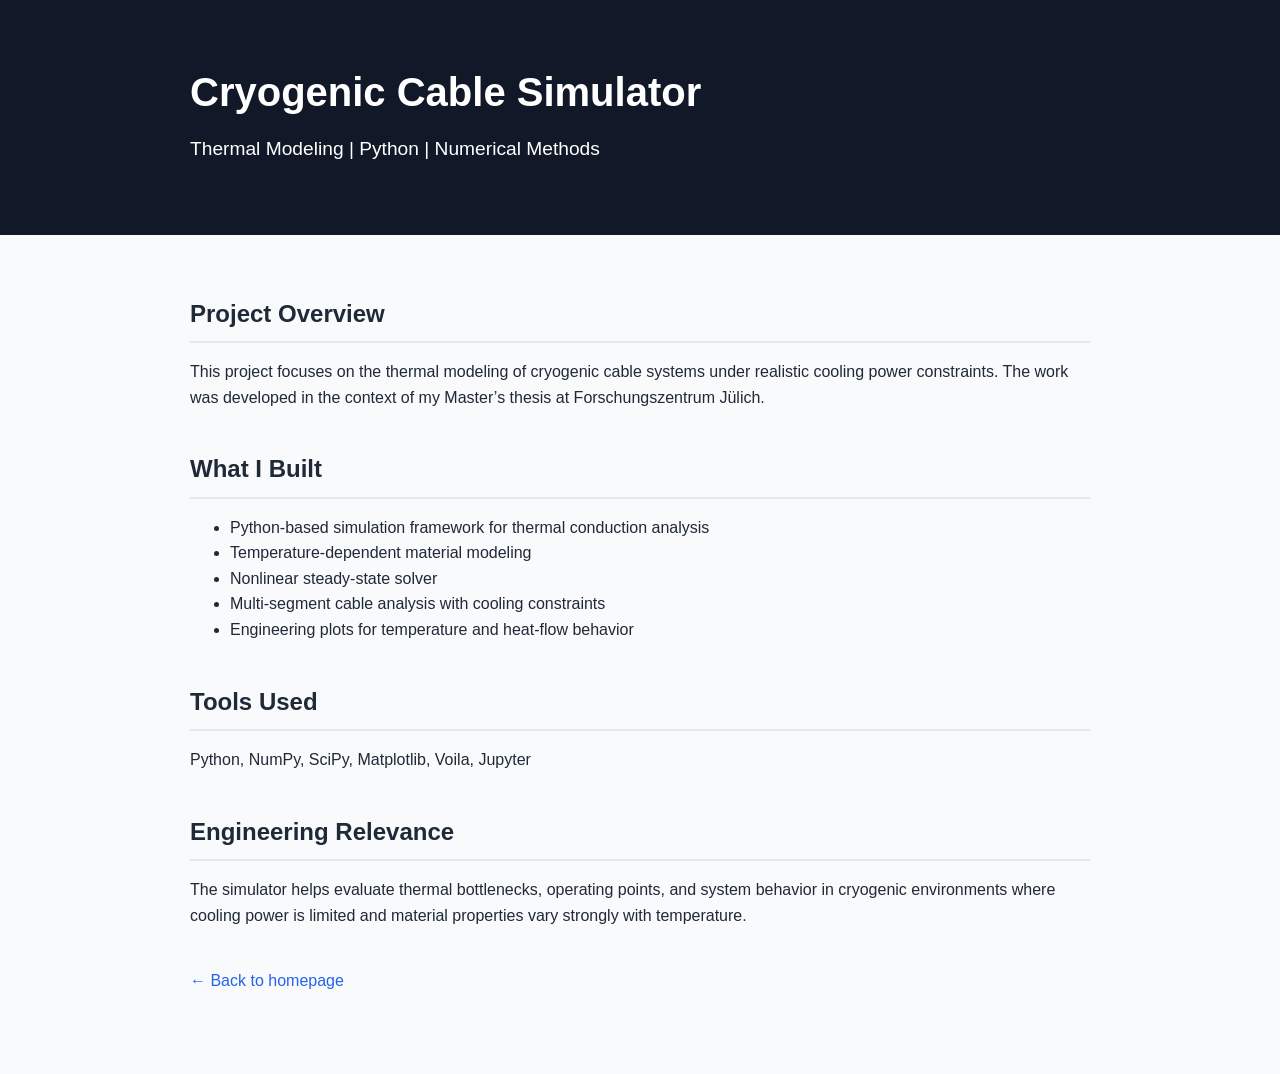
==== projects/cryogenic-simulator.html @ 7be94427 "Create cryogenic-simulator.html" ====
<!DOCTYPE html>
<html lang="en">
<head>
  <meta charset="UTF-8" />
  <meta name="viewport" content="width=device-width, initial-scale=1.0" />
  <title>Cryogenic Cable Simulator | Amar Jeevan</title>
  <link rel="stylesheet" href="../style.css" />
</head>
<body>
  <header class="hero">
    <div class="container">
      <h1>Cryogenic Cable Simulator</h1>
      <p class="subtitle">Thermal Modeling | Python | Numerical Methods</p>
    </div>
  </header>

  <main class="container">
    <section>
      <h2>Project Overview</h2>
      <p>
        This project focuses on the thermal modeling of cryogenic cable systems under
        realistic cooling power constraints. The work was developed in the context of
        my Master’s thesis at Forschungszentrum Jülich.
      </p>
    </section>

    <section>
      <h2>What I Built</h2>
      <ul>
        <li>Python-based simulation framework for thermal conduction analysis</li>
        <li>Temperature-dependent material modeling</li>
        <li>Nonlinear steady-state solver</li>
        <li>Multi-segment cable analysis with cooling constraints</li>
        <li>Engineering plots for temperature and heat-flow behavior</li>
      </ul>
    </section>

    <section>
      <h2>Tools Used</h2>
      <p>Python, NumPy, SciPy, Matplotlib, Voila, Jupyter</p>
    </section>

    <section>
      <h2>Engineering Relevance</h2>
      <p>
        The simulator helps evaluate thermal bottlenecks, operating points, and system
        behavior in cryogenic environments where cooling power is limited and material
        properties vary strongly with temperature.
      </p>
    </section>

    <section>
      <p><a href="../index.html">← Back to homepage</a></p>
    </section>
  </main>
</body>
</html>
---- style.css ----
* {
  box-sizing: border-box;
}

body {
  margin: 0;
  font-family: Arial, sans-serif;
  line-height: 1.6;
  color: #1f2937;
  background: #f8fafc;
}

.container {
  width: 90%;
  max-width: 900px;
  margin: 0 auto;
}

.hero {
  background: #111827;
  color: white;
  padding: 60px 0;
}

.hero h1 {
  margin: 0;
  font-size: 2.5rem;
}

.subtitle {
  font-size: 1.2rem;
  margin-top: 10px;
  margin-bottom: 10px;
}

.intro {
  max-width: 700px;
}

main {
  padding: 40px 0;
}

section {
  margin-bottom: 40px;
}

h2 {
  margin-bottom: 15px;
  border-bottom: 2px solid #e5e7eb;
  padding-bottom: 8px;
}

.card {
  background: white;
  padding: 20px;
  border-radius: 10px;
  box-shadow: 0 2px 10px rgba(0, 0, 0, 0.08);
}

a {
  color: #2563eb;
  text-decoration: none;
}

a:hover {
  text-decoration: underline;
}
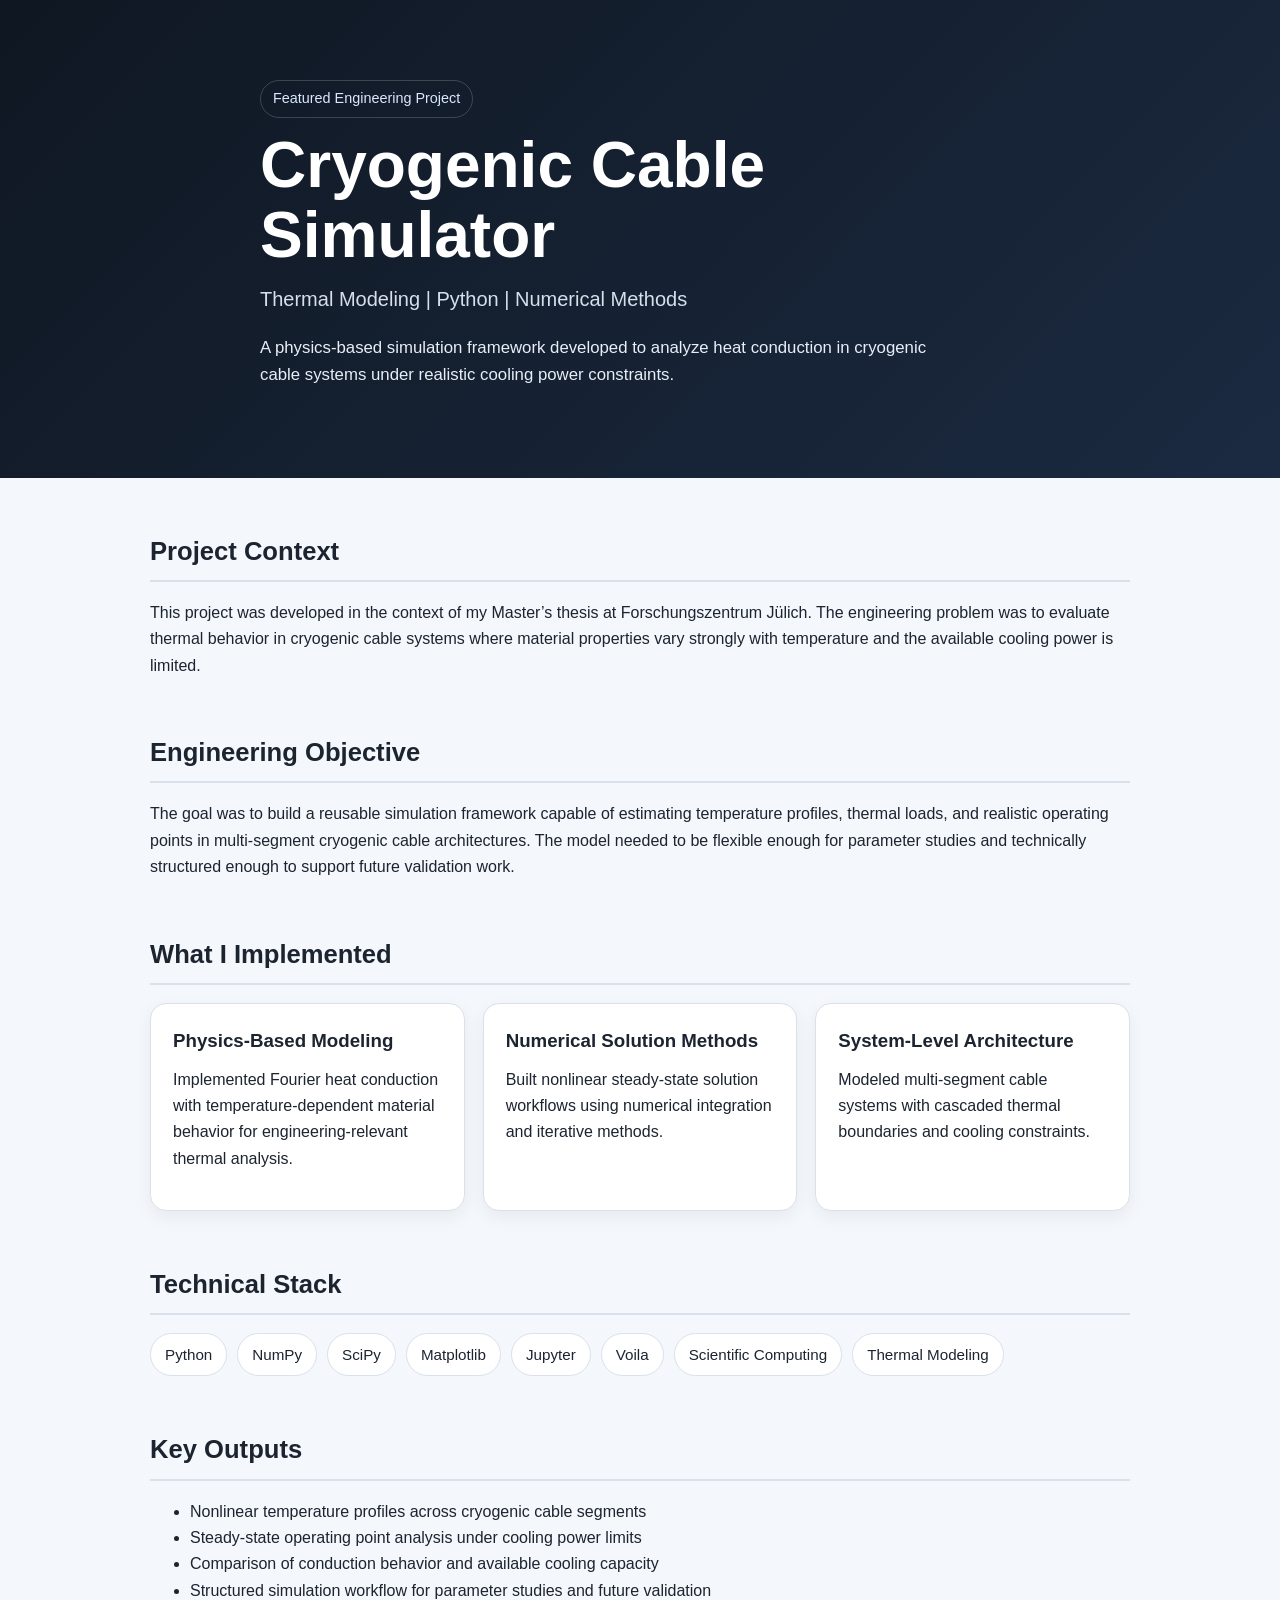
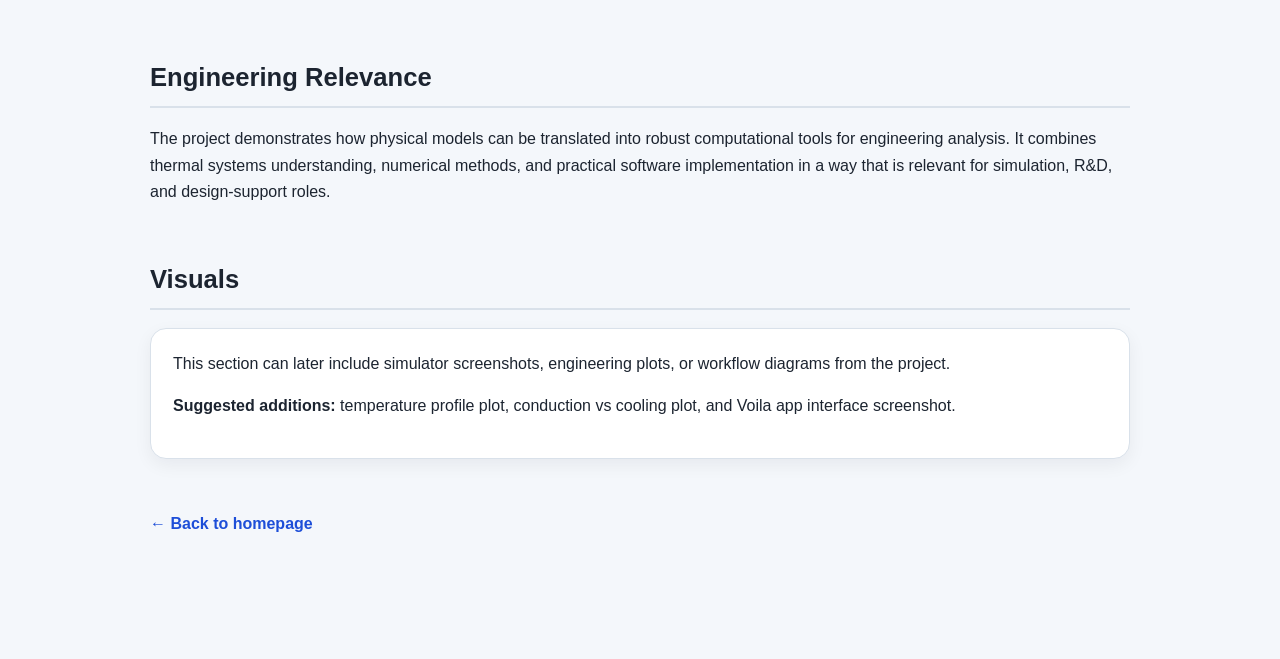
==== commit 73f81511: "Improve cryogenic project page" ====
--- a/projects/cryogenic-simulator.html
+++ b/projects/cryogenic-simulator.html
@@ -8,50 +8,111 @@
 </head>
 <body>
   <header class="hero">
-    <div class="container">
+    <div class="container hero-content">
+      <p class="tag">Featured Engineering Project</p>
       <h1>Cryogenic Cable Simulator</h1>
       <p class="subtitle">Thermal Modeling | Python | Numerical Methods</p>
+      <p class="intro">
+        A physics-based simulation framework developed to analyze heat conduction in cryogenic
+        cable systems under realistic cooling power constraints.
+      </p>
     </div>
   </header>
 
   <main class="container">
-    <section>
-      <h2>Project Overview</h2>
+    <section class="section">
+      <h2>Project Context</h2>
       <p>
-        This project focuses on the thermal modeling of cryogenic cable systems under
-        realistic cooling power constraints. The work was developed in the context of
-        my Master’s thesis at Forschungszentrum Jülich.
+        This project was developed in the context of my Master’s thesis at Forschungszentrum Jülich.
+        The engineering problem was to evaluate thermal behavior in cryogenic cable systems where
+        material properties vary strongly with temperature and the available cooling power is limited.
       </p>
     </section>
 
-    <section>
-      <h2>What I Built</h2>
+    <section class="section">
+      <h2>Engineering Objective</h2>
+      <p>
+        The goal was to build a reusable simulation framework capable of estimating temperature profiles,
+        thermal loads, and realistic operating points in multi-segment cryogenic cable architectures.
+        The model needed to be flexible enough for parameter studies and technically structured enough
+        to support future validation work.
+      </p>
+    </section>
+
+    <section class="section">
+      <h2>What I Implemented</h2>
+      <div class="grid">
+        <div class="card">
+          <h3>Physics-Based Modeling</h3>
+          <p>
+            Implemented Fourier heat conduction with temperature-dependent material behavior for
+            engineering-relevant thermal analysis.
+          </p>
+        </div>
+
+        <div class="card">
+          <h3>Numerical Solution Methods</h3>
+          <p>
+            Built nonlinear steady-state solution workflows using numerical integration and iterative methods.
+          </p>
+        </div>
+
+        <div class="card">
+          <h3>System-Level Architecture</h3>
+          <p>
+            Modeled multi-segment cable systems with cascaded thermal boundaries and cooling constraints.
+          </p>
+        </div>
+      </div>
+    </section>
+
+    <section class="section">
+      <h2>Technical Stack</h2>
+      <div class="skills">
+        <span>Python</span>
+        <span>NumPy</span>
+        <span>SciPy</span>
+        <span>Matplotlib</span>
+        <span>Jupyter</span>
+        <span>Voila</span>
+        <span>Scientific Computing</span>
+        <span>Thermal Modeling</span>
+      </div>
+    </section>
+
+    <section class="section">
+      <h2>Key Outputs</h2>
       <ul>
-        <li>Python-based simulation framework for thermal conduction analysis</li>
-        <li>Temperature-dependent material modeling</li>
-        <li>Nonlinear steady-state solver</li>
-        <li>Multi-segment cable analysis with cooling constraints</li>
-        <li>Engineering plots for temperature and heat-flow behavior</li>
+        <li>Nonlinear temperature profiles across cryogenic cable segments</li>
+        <li>Steady-state operating point analysis under cooling power limits</li>
+        <li>Comparison of conduction behavior and available cooling capacity</li>
+        <li>Structured simulation workflow for parameter studies and future validation</li>
       </ul>
     </section>
 
-    <section>
-      <h2>Tools Used</h2>
-      <p>Python, NumPy, SciPy, Matplotlib, Voila, Jupyter</p>
-    </section>
-
-    <section>
+    <section class="section">
       <h2>Engineering Relevance</h2>
       <p>
-        The simulator helps evaluate thermal bottlenecks, operating points, and system
-        behavior in cryogenic environments where cooling power is limited and material
-        properties vary strongly with temperature.
+        The project demonstrates how physical models can be translated into robust computational tools
+        for engineering analysis. It combines thermal systems understanding, numerical methods, and
+        practical software implementation in a way that is relevant for simulation, R&D, and design-support roles.
       </p>
     </section>
 
-    <section>
-      <p><a href="../index.html">← Back to homepage</a></p>
+    <section class="section">
+      <h2>Visuals</h2>
+      <div class="card">
+        <p>
+          This section can later include simulator screenshots, engineering plots, or workflow diagrams
+          from the project.
+        </p>
+        <p><strong>Suggested additions:</strong> temperature profile plot, conduction vs cooling plot, and Voila app interface screenshot.</p>
+      </div>
+    </section>
+
+    <section class="section">
+      <p><a class="text-link" href="../index.html">← Back to homepage</a></p>
     </section>
   </main>
 </body>
-</html>
+</html>
--- a/style.css
+++ b/style.css
@@ -1,68 +1,183 @@
 * {
   box-sizing: border-box;
+}
+
+:root {
+  --bg: #f4f7fb;
+  --text: #1c2430;
+  --muted: #5b6574;
+  --line: #d9e1ea;
+  --card: #ffffff;
+  --dark: #0f1722;
+  --accent: #1d4ed8;
 }
 
 body {
   margin: 0;
   font-family: Arial, sans-serif;
-  line-height: 1.6;
-  color: #1f2937;
-  background: #f8fafc;
+  line-height: 1.65;
+  color: var(--text);
+  background: var(--bg);
 }
 
 .container {
-  width: 90%;
-  max-width: 900px;
+  width: min(92%, 980px);
   margin: 0 auto;
 }
 
 .hero {
-  background: #111827;
+  background: linear-gradient(135deg, #0f1722, #1b2a41);
   color: white;
-  padding: 60px 0;
+  padding: 80px 0 72px;
+}
+
+.hero-content {
+  max-width: 760px;
+}
+
+.tag {
+  display: inline-block;
+  margin: 0 0 12px;
+  padding: 6px 12px;
+  border: 1px solid rgba(255,255,255,0.18);
+  border-radius: 999px;
+  font-size: 0.9rem;
+  color: #dbe7ff;
 }
 
 .hero h1 {
   margin: 0;
-  font-size: 2.5rem;
+  font-size: clamp(2.4rem, 5vw, 4rem);
+  line-height: 1.1;
 }
 
 .subtitle {
-  font-size: 1.2rem;
-  margin-top: 10px;
+  margin: 12px 0;
+  font-size: 1.25rem;
+  color: #d7dfeb;
+}
+
+.intro {
+  margin-top: 18px;
+  max-width: 680px;
+  font-size: 1.05rem;
+  color: #e8eef8;
+}
+
+.hero-links {
+  margin-top: 28px;
+  display: flex;
+  gap: 14px;
+  flex-wrap: wrap;
+}
+
+.button {
+  display: inline-block;
+  padding: 12px 18px;
+  border-radius: 10px;
+  text-decoration: none;
+  font-weight: 600;
+  transition: 0.2s ease;
+}
+
+.button.primary {
+  background: white;
+  color: var(--dark);
+}
+
+.button.secondary {
+  border: 1px solid rgba(255,255,255,0.22);
+  color: white;
+}
+
+.button:hover {
+  transform: translateY(-1px);
+}
+
+main {
+  padding: 52px 0 70px;
+}
+
+.section {
+  margin-bottom: 52px;
+}
+
+h2 {
+  margin: 0 0 18px;
+  font-size: 1.6rem;
+  border-bottom: 2px solid var(--line);
+  padding-bottom: 8px;
+}
+
+.grid {
+  display: grid;
+  grid-template-columns: repeat(auto-fit, minmax(240px, 1fr));
+  gap: 18px;
+}
+
+.card,
+.project-card {
+  background: var(--card);
+  border: 1px solid var(--line);
+  border-radius: 16px;
+  padding: 22px;
+  box-shadow: 0 6px 18px rgba(15, 23, 34, 0.06);
+}
+
+.card h3,
+.project-card h3 {
+  margin-top: 0;
   margin-bottom: 10px;
 }
 
-.intro {
-  max-width: 700px;
+.project-meta {
+  margin-top: -2px;
+  color: var(--muted);
+  font-size: 0.95rem;
 }
 
-main {
-  padding: 40px 0;
+.skills {
+  display: flex;
+  flex-wrap: wrap;
+  gap: 10px;
 }
 
-section {
-  margin-bottom: 40px;
-}
-
-h2 {
-  margin-bottom: 15px;
-  border-bottom: 2px solid #e5e7eb;
-  padding-bottom: 8px;
-}
-
-.card {
+.skills span {
   background: white;
-  padding: 20px;
-  border-radius: 10px;
-  box-shadow: 0 2px 10px rgba(0, 0, 0, 0.08);
+  border: 1px solid var(--line);
+  border-radius: 999px;
+  padding: 8px 14px;
+  font-size: 0.95rem;
 }
 
 a {
-  color: #2563eb;
+  color: var(--accent);
   text-decoration: none;
 }
 
 a:hover {
   text-decoration: underline;
 }
+
+.text-link {
+  font-weight: 600;
+}
+
+p {
+  margin-top: 0;
+  color: var(--text);
+}
+
+@media (max-width: 640px) {
+  .hero {
+    padding: 64px 0 56px;
+  }
+
+  .subtitle {
+    font-size: 1.1rem;
+  }
+
+  .intro {
+    font-size: 1rem;
+  }
+}
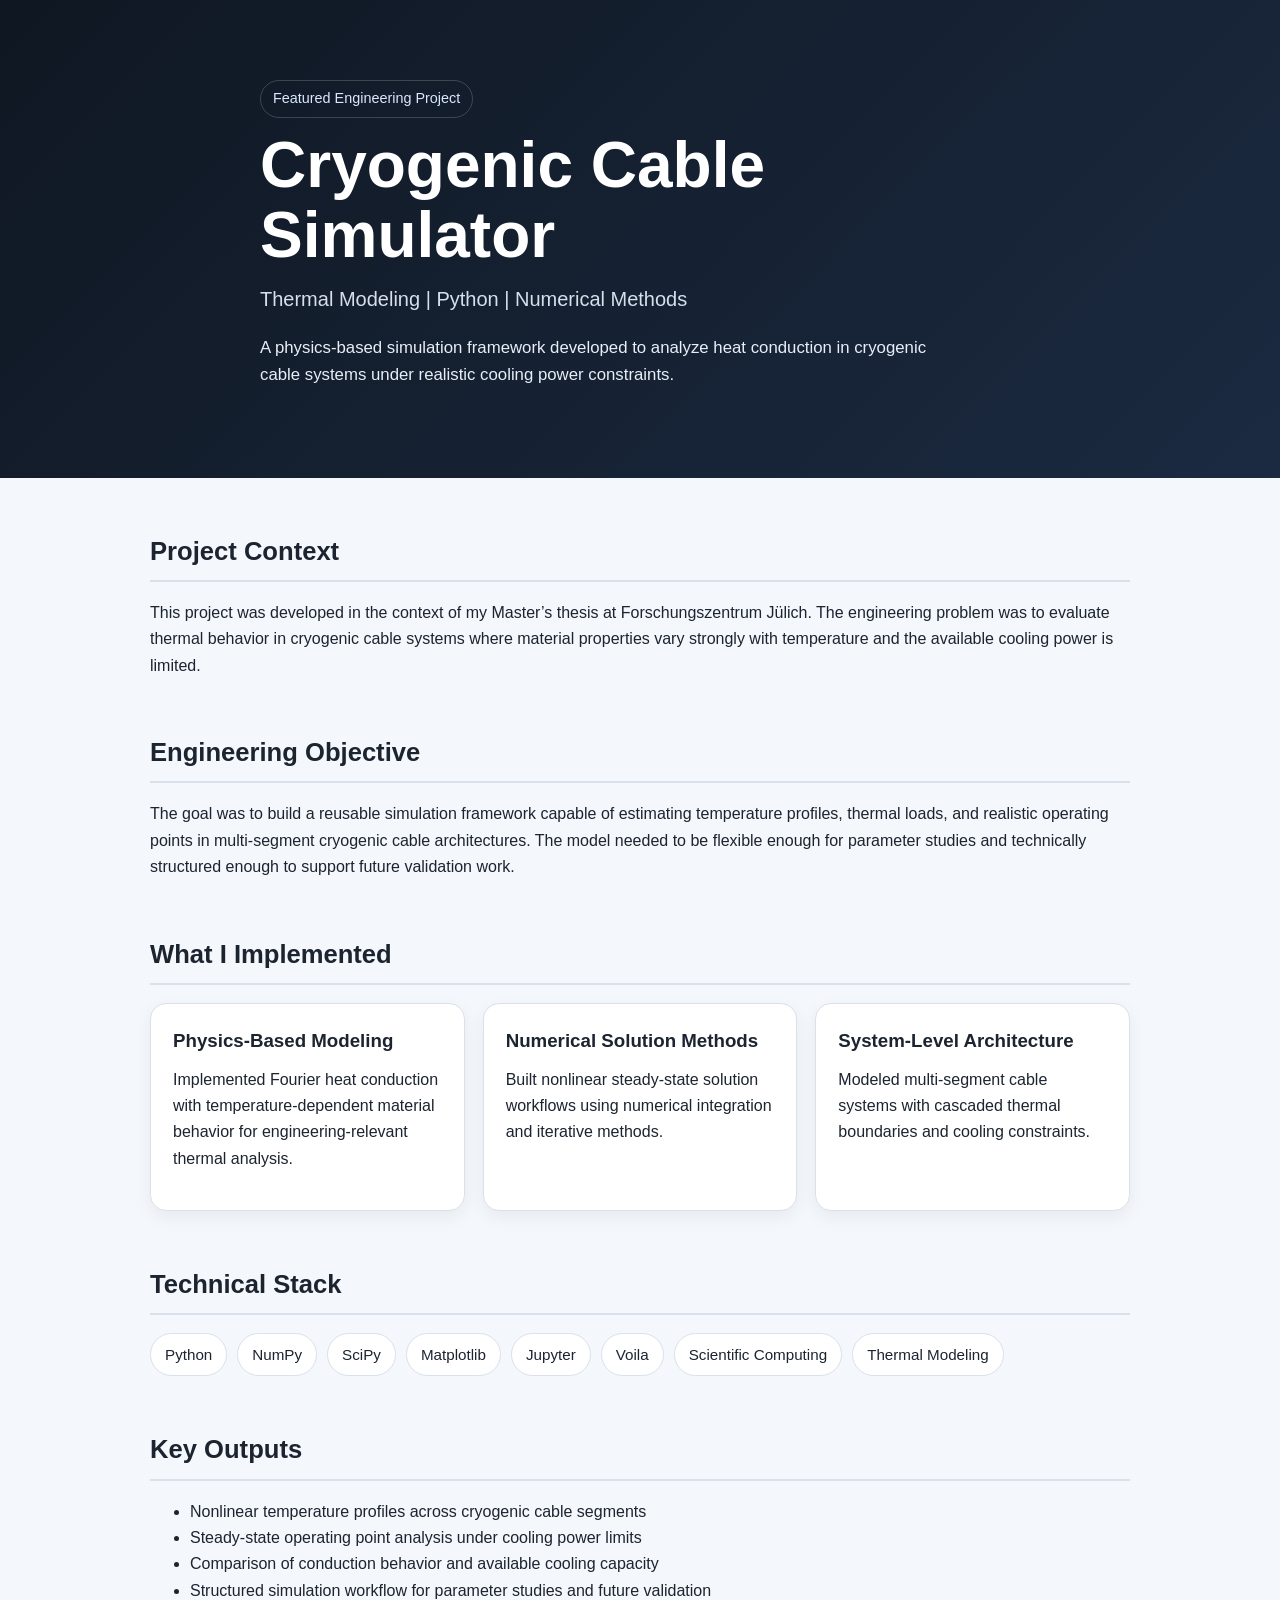
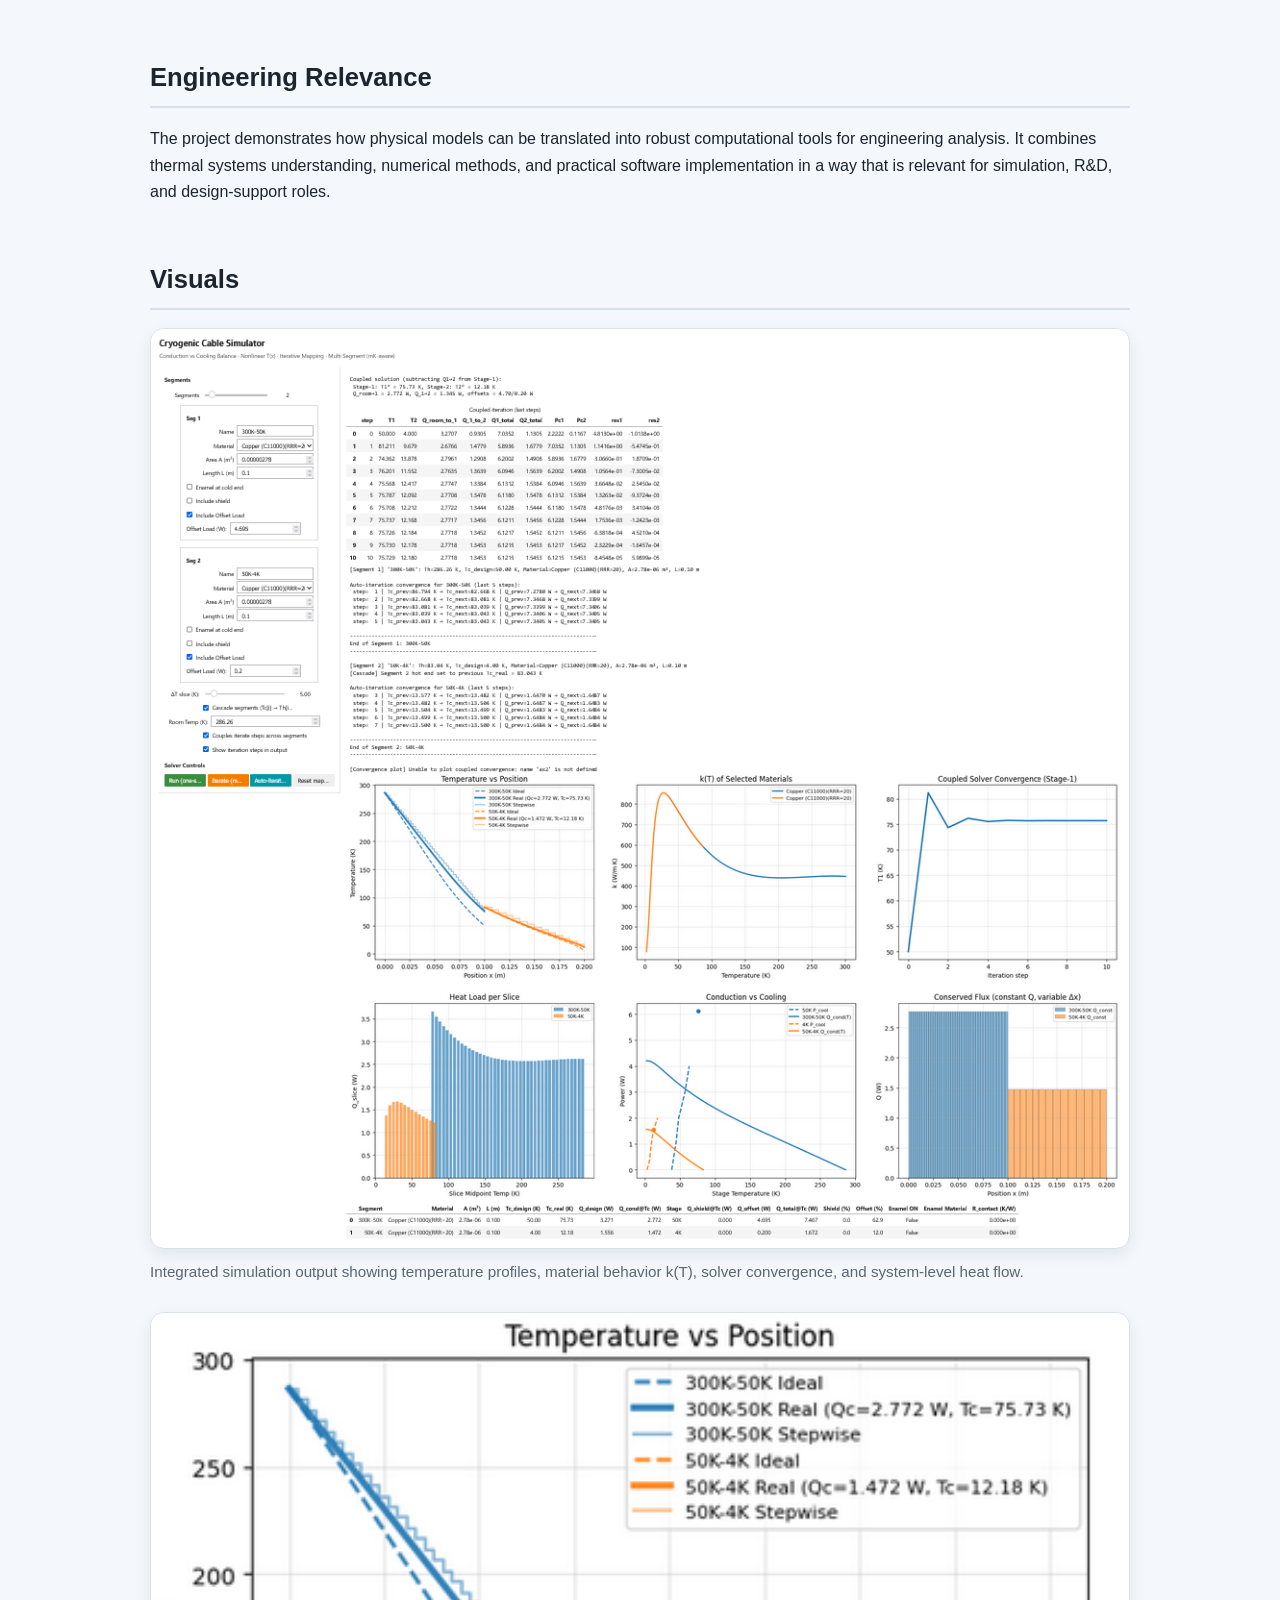
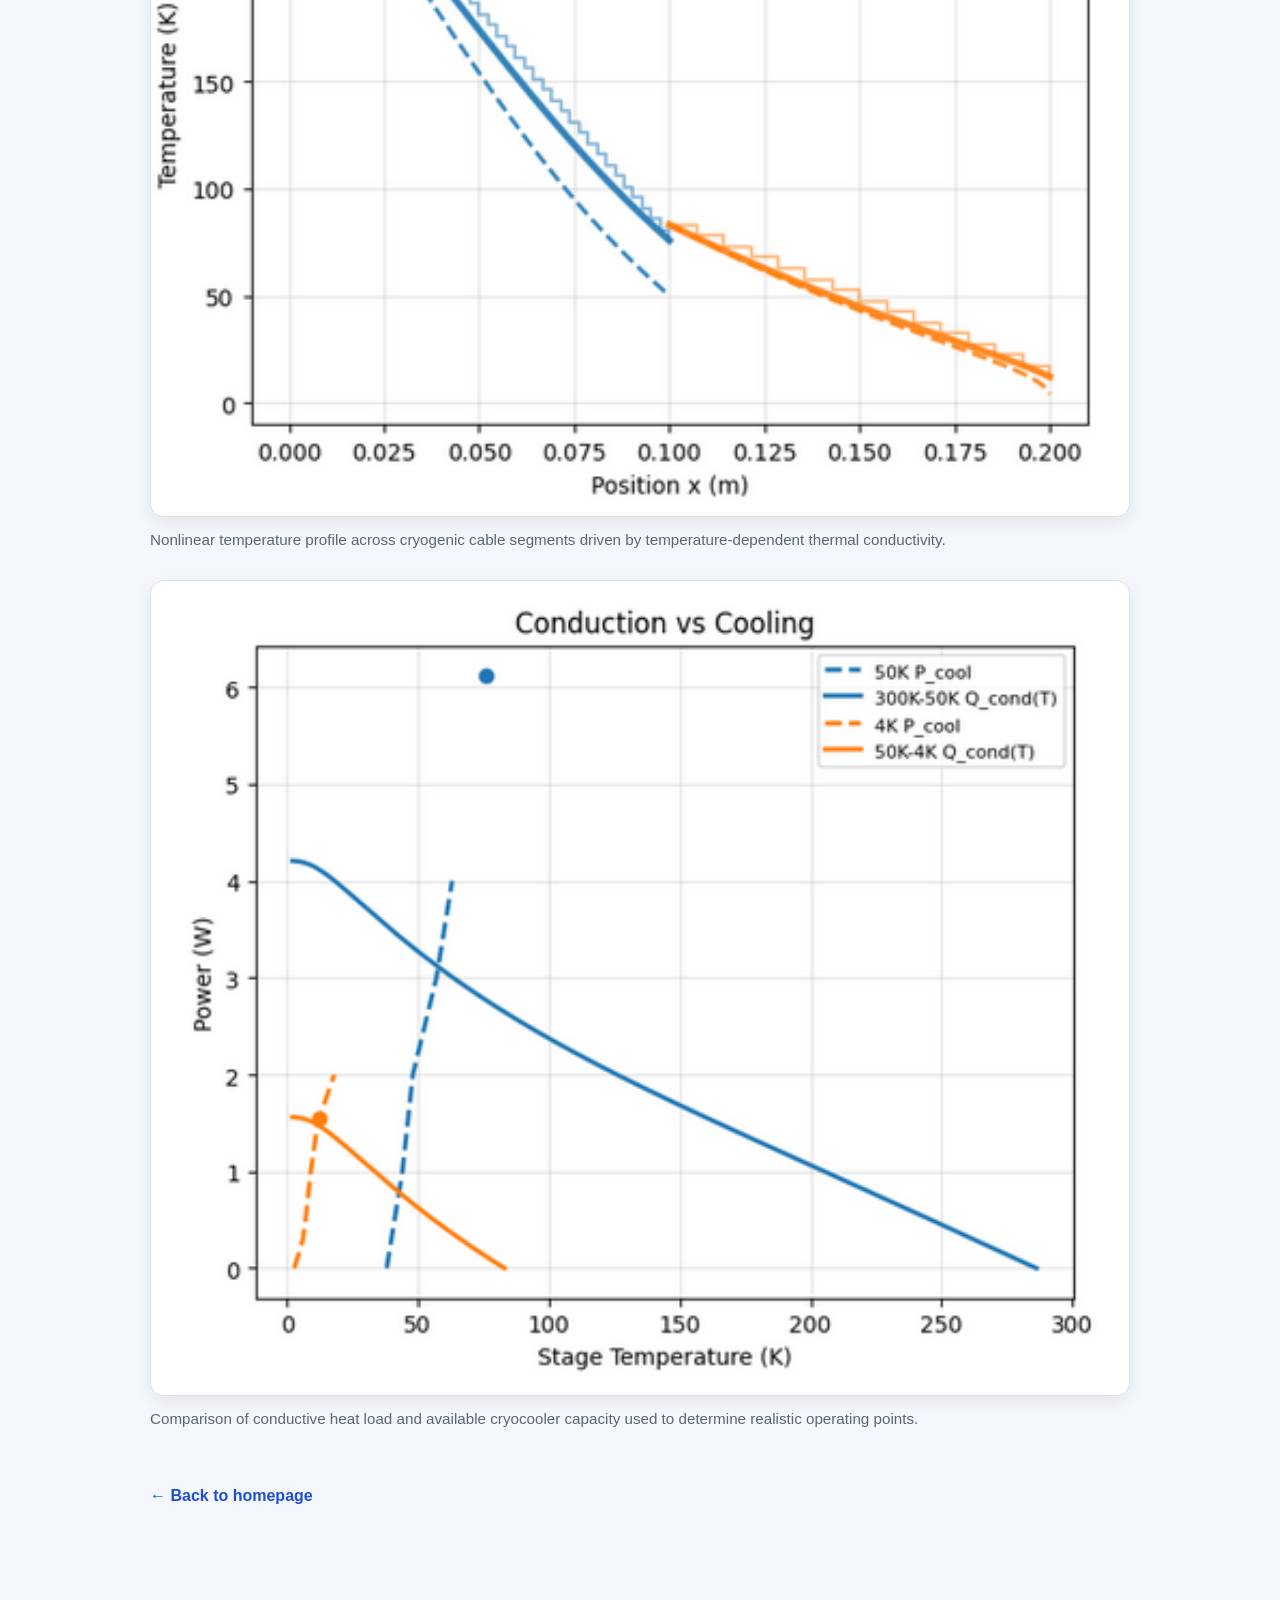
==== commit 2e2c1909: "Add images and enhance visuals for cryogenic simulator project" ====
--- a/projects/cryogenic-simulator.html
+++ b/projects/cryogenic-simulator.html
@@ -101,12 +101,26 @@
 
     <section class="section">
       <h2>Visuals</h2>
-      <div class="card">
-        <p>
-          This section can later include simulator screenshots, engineering plots, or workflow diagrams
-          from the project.
+
+      <div class="image-block">
+        <img src="../assets/images/cryogenic_dashboard.png" alt="Cryogenic cable simulator interface" />
+        <p class="image-caption">
+          Integrated simulation output showing temperature profiles, material behavior k(T), solver convergence, and system-level heat flow.
         </p>
-        <p><strong>Suggested additions:</strong> temperature profile plot, conduction vs cooling plot, and Voila app interface screenshot.</p>
+      </div>
+
+      <div class="image-block">
+        <img src="../assets/images/temperature_profile.png" alt="Temperature profile plot for cryogenic cable system" />
+        <p class="image-caption">
+          Nonlinear temperature profile across cryogenic cable segments driven by temperature-dependent thermal conductivity.
+        </p>
+      </div>
+
+      <div class="image-block">
+        <img src="../assets/images/conduction_cooling.png" alt="Comparison of conduction and cooling behavior" />
+        <p class="image-caption">
+          Comparison of conductive heat load and available cryocooler capacity used to determine realistic operating points.
+        </p>
       </div>
     </section>
 
--- a/style.css
+++ b/style.css
@@ -180,4 +180,24 @@
   .intro {
     font-size: 1rem;
   }
+}
+
+.image-block {
+  margin-bottom: 28px;
+}
+
+.image-block img {
+  width: 100%;
+  height: auto;
+  display: block;
+  border-radius: 14px;
+  border: 1px solid var(--line);
+  box-shadow: 0 6px 18px rgba(15, 23, 34, 0.08);
+  background: white;
+}
+
+.image-caption {
+  margin-top: 10px;
+  color: var(--muted);
+  font-size: 0.95rem;
 }
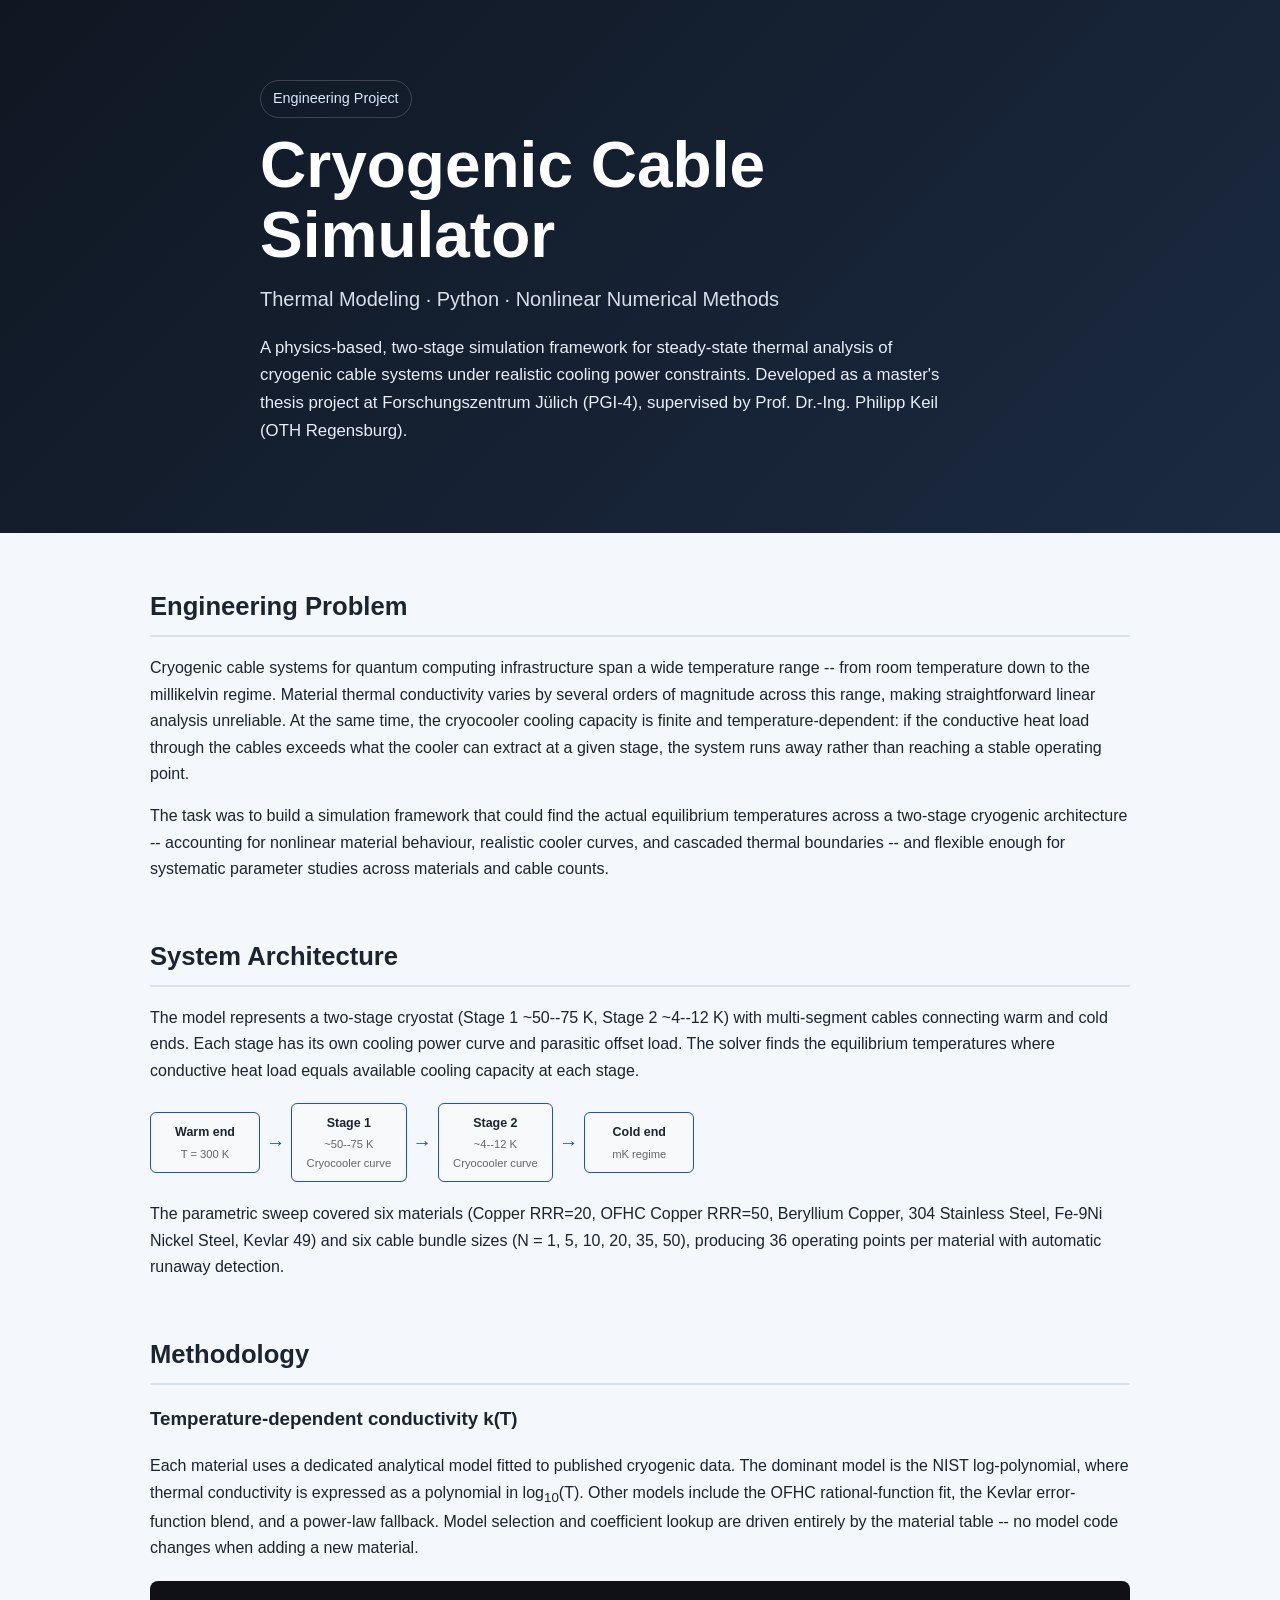
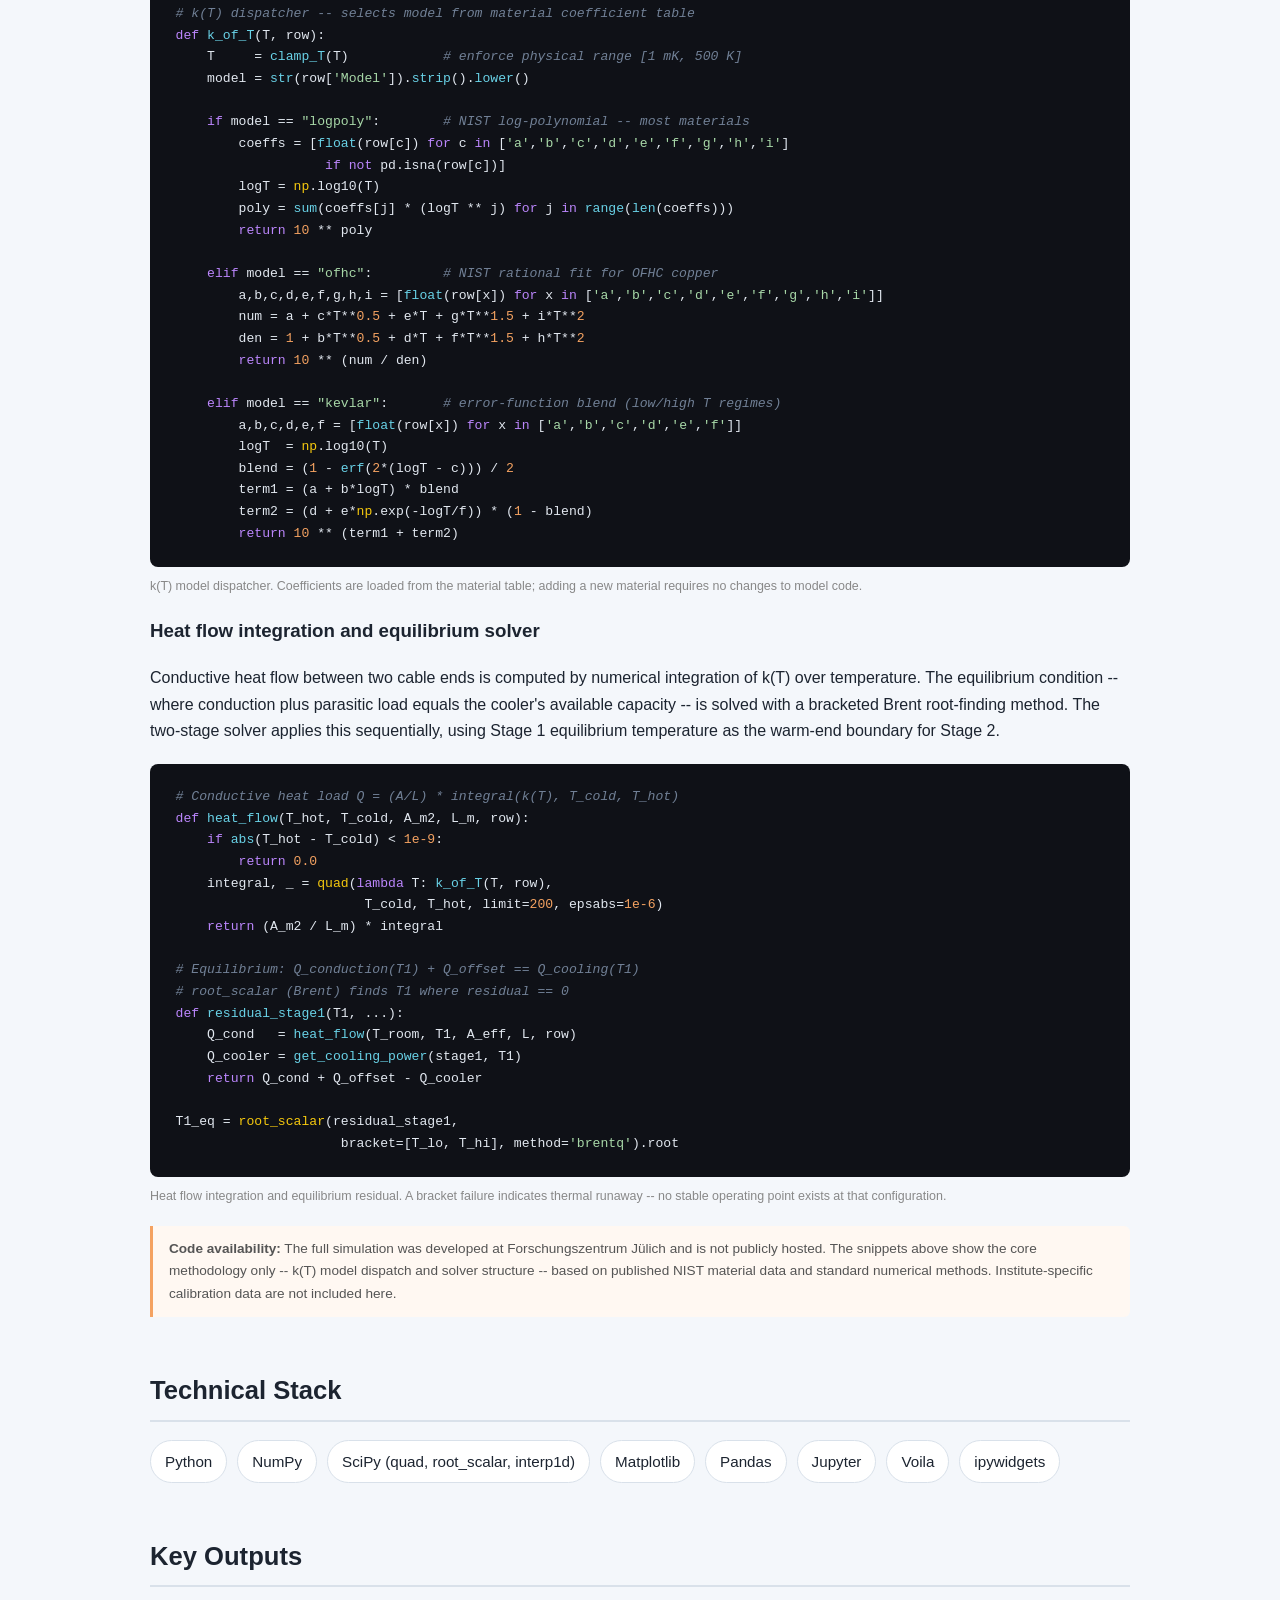
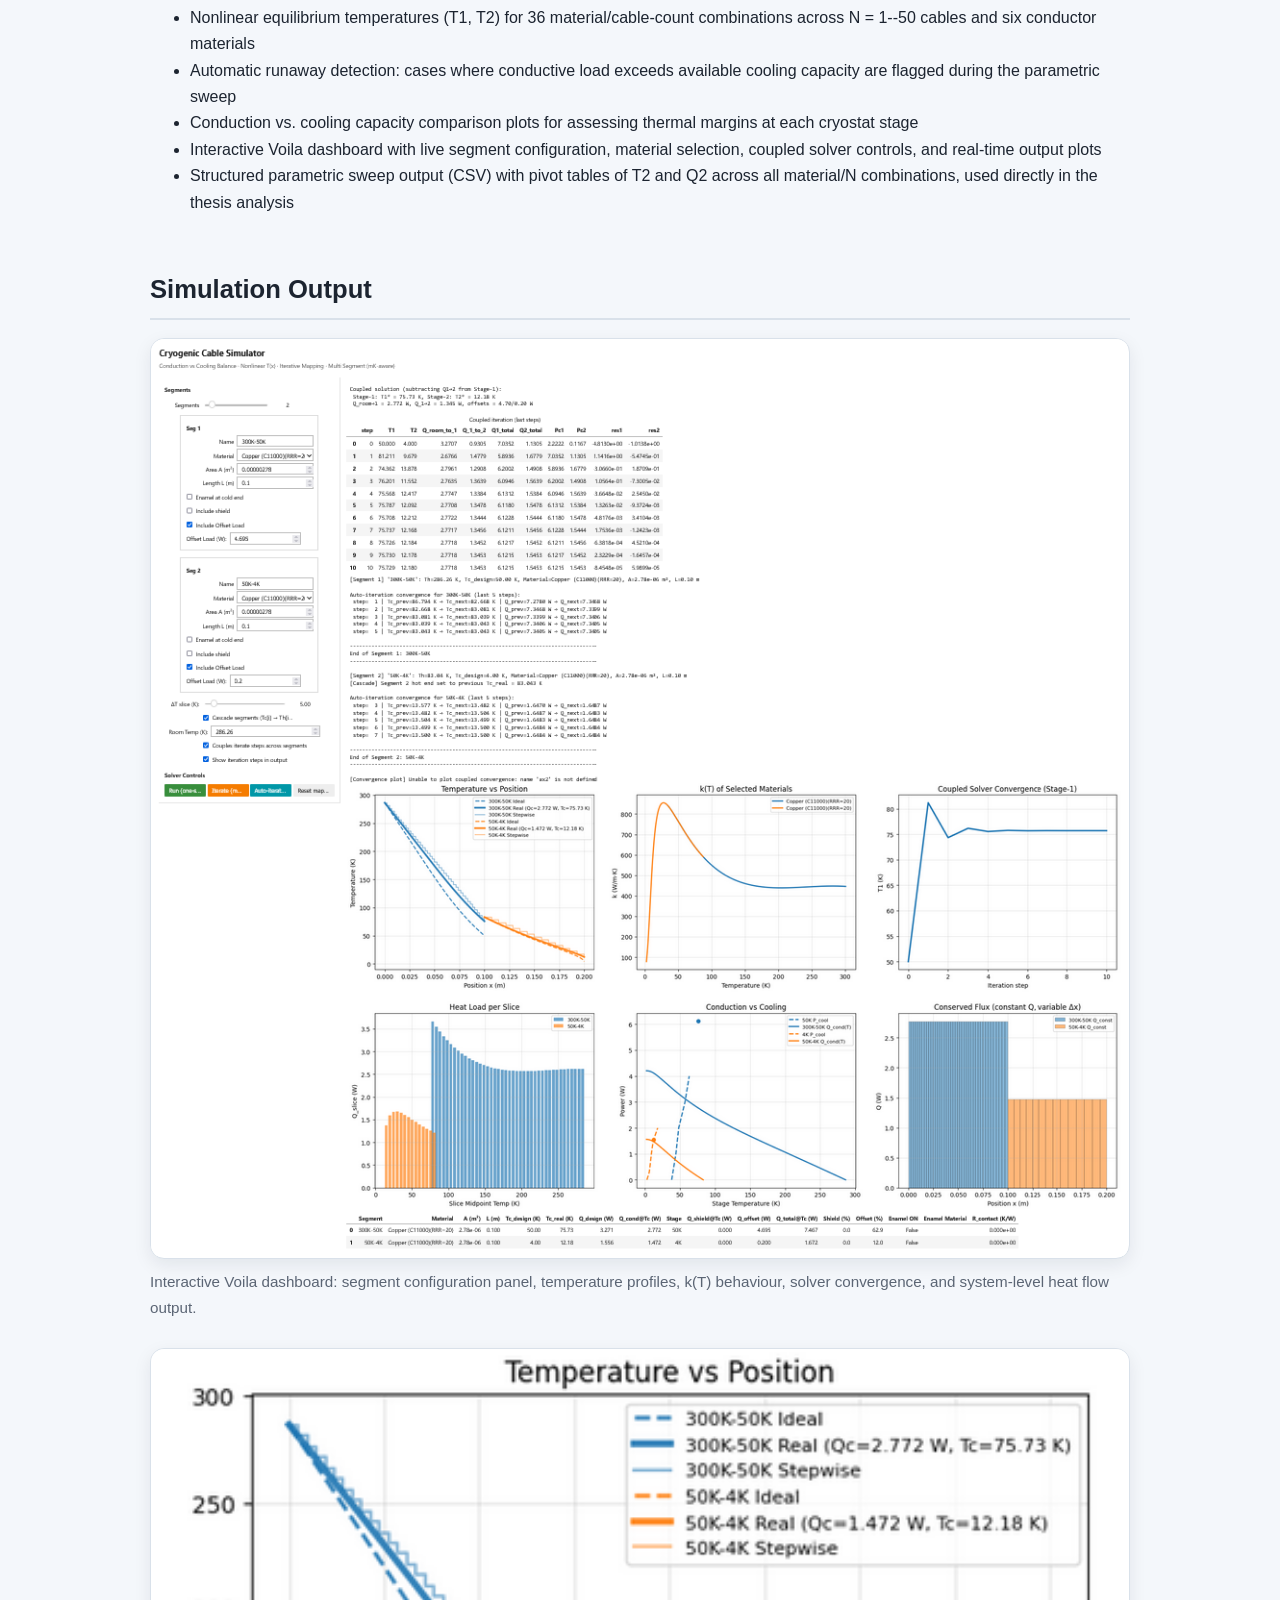
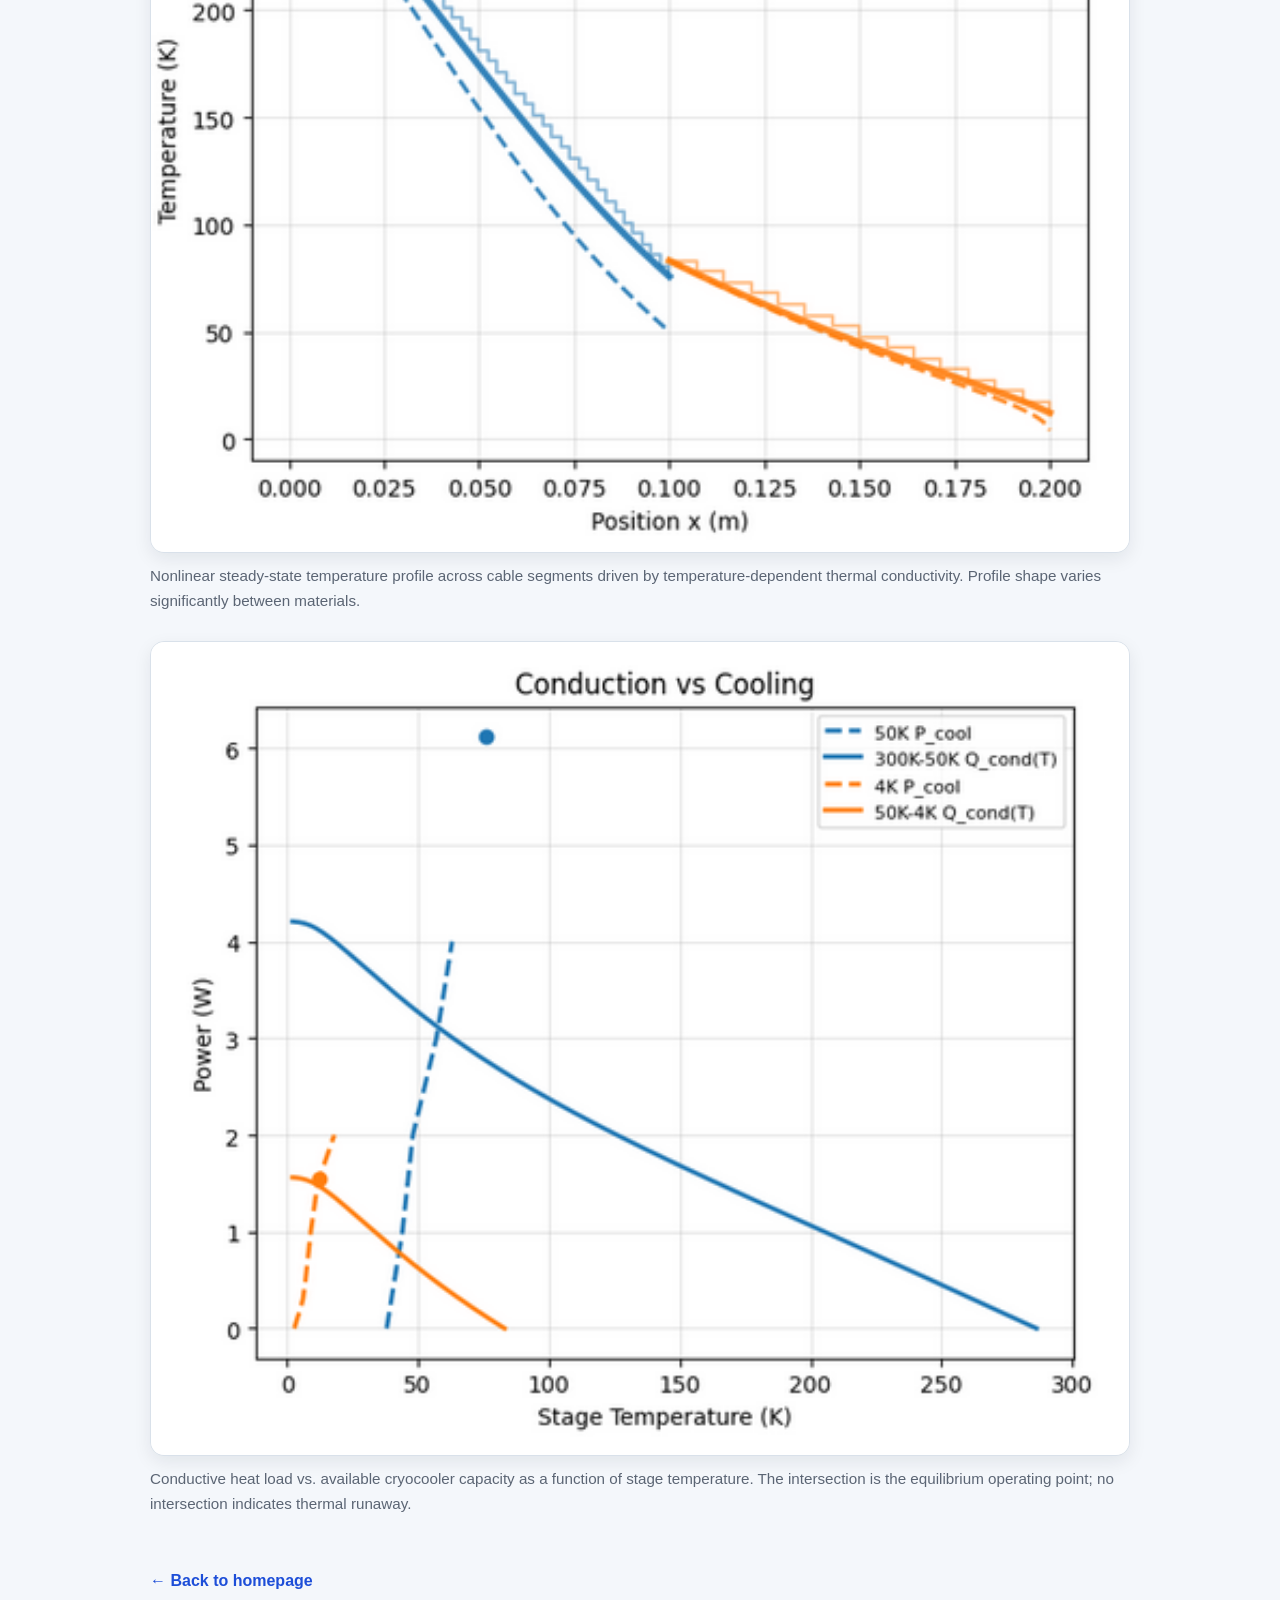
==== commit d2a1ee32: "Enhance cryogenic simulator project page with detailed methodology, improved styling, and updated co" ====
--- a/projects/cryogenic-simulator.html
+++ b/projects/cryogenic-simulator.html
@@ -5,64 +5,222 @@
   <meta name="viewport" content="width=device-width, initial-scale=1.0" />
   <title>Cryogenic Cable Simulator | Amar Jeevan</title>
   <link rel="stylesheet" href="../style.css" />
+  <style>
+    /* ── Code block styling ── */
+    .code-block {
+      background: #0f1117;
+      border-radius: 8px;
+      padding: 1.4rem 1.6rem;
+      overflow-x: auto;
+      margin: 1.2rem 0;
+    }
+    .code-block pre {
+      margin: 0;
+      font-family: 'Fira Mono', 'Cascadia Code', 'Consolas', monospace;
+      font-size: 0.82rem;
+      line-height: 1.65;
+      color: #e2e8f0;
+    }
+    .tok-kw   { color: #bb86fc; }
+    .tok-fn   { color: #69d2e7; }
+    .tok-str  { color: #a8d8a8; }
+    .tok-num  { color: #f4a261; }
+    .tok-cm   { color: #718096; font-style: italic; }
+    .tok-bi   { color: #f6c90e; }
+
+    .code-caption {
+      font-size: 0.78rem;
+      color: #888;
+      margin-top: -0.6rem;
+      margin-bottom: 1rem;
+    }
+
+    /* ── Architecture diagram ── */
+    .arch-diagram {
+      display: flex;
+      align-items: center;
+      gap: 0;
+      flex-wrap: wrap;
+      margin: 1.2rem 0;
+      font-size: 0.82rem;
+    }
+    .arch-box {
+      background: var(--card-bg, #f8f9fa);
+      border: 1.5px solid var(--accent, #12345a);
+      border-radius: 6px;
+      padding: 0.55rem 0.9rem;
+      text-align: center;
+      min-width: 110px;
+    }
+    .arch-box .label { font-weight: 600; font-size: 0.78rem; }
+    .arch-box .sub   { font-size: 0.70rem; color: #666; margin-top: 2px; }
+    .arch-arrow {
+      font-size: 1.2rem;
+      color: var(--accent, #12345a);
+      padding: 0 6px;
+    }
+    .ip-note {
+      border-left: 3px solid #f4a261;
+      background: #fff8f2;
+      padding: 0.75rem 1rem;
+      border-radius: 0 6px 6px 0;
+      font-size: 0.85rem;
+      color: #555;
+      margin: 1.2rem 0;
+    }
+  </style>
 </head>
 <body>
   <header class="hero">
     <div class="container hero-content">
-      <p class="tag">Featured Engineering Project</p>
+      <p class="tag">Engineering Project</p>
       <h1>Cryogenic Cable Simulator</h1>
-      <p class="subtitle">Thermal Modeling | Python | Numerical Methods</p>
+      <p class="subtitle">Thermal Modeling &middot; Python &middot; Nonlinear Numerical Methods</p>
       <p class="intro">
-        A physics-based simulation framework developed to analyze heat conduction in cryogenic
-        cable systems under realistic cooling power constraints.
+        A physics-based, two-stage simulation framework for steady-state thermal analysis
+        of cryogenic cable systems under realistic cooling power constraints.
+        Developed as a master's thesis project at Forschungszentrum J&uuml;lich (PGI-4),
+        supervised by Prof.&nbsp;Dr.-Ing.&nbsp;Philipp Keil (OTH Regensburg).
       </p>
     </div>
   </header>
 
   <main class="container">
-    <section class="section">
-      <h2>Project Context</h2>
-      <p>
-        This project was developed in the context of my Master’s thesis at Forschungszentrum Jülich.
-        The engineering problem was to evaluate thermal behavior in cryogenic cable systems where
-        material properties vary strongly with temperature and the available cooling power is limited.
-      </p>
-    </section>
-
-    <section class="section">
-      <h2>Engineering Objective</h2>
-      <p>
-        The goal was to build a reusable simulation framework capable of estimating temperature profiles,
-        thermal loads, and realistic operating points in multi-segment cryogenic cable architectures.
-        The model needed to be flexible enough for parameter studies and technically structured enough
-        to support future validation work.
-      </p>
-    </section>
-
-    <section class="section">
-      <h2>What I Implemented</h2>
-      <div class="grid">
-        <div class="card">
-          <h3>Physics-Based Modeling</h3>
-          <p>
-            Implemented Fourier heat conduction with temperature-dependent material behavior for
-            engineering-relevant thermal analysis.
-          </p>
+
+    <section class="section">
+      <h2>Engineering Problem</h2>
+      <p>
+        Cryogenic cable systems for quantum computing infrastructure span a wide temperature
+        range -- from room temperature down to the millikelvin regime. Material thermal
+        conductivity varies by several orders of magnitude across this range, making
+        straightforward linear analysis unreliable. At the same time, the cryocooler
+        cooling capacity is finite and temperature-dependent: if the conductive heat load
+        through the cables exceeds what the cooler can extract at a given stage, the system
+        runs away rather than reaching a stable operating point.
+      </p>
+      <p>
+        The task was to build a simulation framework that could find the actual equilibrium
+        temperatures across a two-stage cryogenic architecture -- accounting for nonlinear
+        material behaviour, realistic cooler curves, and cascaded thermal boundaries --
+        and flexible enough for systematic parameter studies across materials and cable counts.
+      </p>
+    </section>
+
+    <section class="section">
+      <h2>System Architecture</h2>
+      <p>
+        The model represents a two-stage cryostat (Stage&nbsp;1 ~50--75&nbsp;K,
+        Stage&nbsp;2 ~4--12&nbsp;K) with multi-segment cables connecting warm and cold ends.
+        Each stage has its own cooling power curve and parasitic offset load. The solver
+        finds the equilibrium temperatures where conductive heat load equals available
+        cooling capacity at each stage.
+      </p>
+      <div class="arch-diagram">
+        <div class="arch-box">
+          <div class="label">Warm end</div>
+          <div class="sub">T = 300 K</div>
         </div>
-
-        <div class="card">
-          <h3>Numerical Solution Methods</h3>
-          <p>
-            Built nonlinear steady-state solution workflows using numerical integration and iterative methods.
-          </p>
+        <div class="arch-arrow">&#8594;</div>
+        <div class="arch-box">
+          <div class="label">Stage 1</div>
+          <div class="sub">~50--75 K<br>Cryocooler curve</div>
         </div>
-
-        <div class="card">
-          <h3>System-Level Architecture</h3>
-          <p>
-            Modeled multi-segment cable systems with cascaded thermal boundaries and cooling constraints.
-          </p>
+        <div class="arch-arrow">&#8594;</div>
+        <div class="arch-box">
+          <div class="label">Stage 2</div>
+          <div class="sub">~4--12 K<br>Cryocooler curve</div>
         </div>
+        <div class="arch-arrow">&#8594;</div>
+        <div class="arch-box">
+          <div class="label">Cold end</div>
+          <div class="sub">mK regime</div>
+        </div>
+      </div>
+      <p>
+        The parametric sweep covered six materials (Copper RRR=20, OFHC Copper RRR=50,
+        Beryllium Copper, 304 Stainless Steel, Fe-9Ni Nickel Steel, Kevlar&nbsp;49) and
+        six cable bundle sizes (N&nbsp;=&nbsp;1, 5, 10, 20, 35, 50), producing 36 operating
+        points per material with automatic runaway detection.
+      </p>
+    </section>
+
+    <section class="section">
+      <h2>Methodology</h2>
+
+      <h3>Temperature-dependent conductivity k(T)</h3>
+      <p>
+        Each material uses a dedicated analytical model fitted to published cryogenic data.
+        The dominant model is the NIST log-polynomial, where thermal conductivity is
+        expressed as a polynomial in log<sub>10</sub>(T). Other models include the OFHC
+        rational-function fit, the Kevlar error-function blend, and a power-law fallback.
+        Model selection and coefficient lookup are driven entirely by the material table --
+        no model code changes when adding a new material.
+      </p>
+
+      <div class="code-block"><pre><span class="tok-cm"># k(T) dispatcher -- selects model from material coefficient table</span>
+<span class="tok-kw">def</span> <span class="tok-fn">k_of_T</span>(T, row):
+    T     = <span class="tok-fn">clamp_T</span>(T)            <span class="tok-cm"># enforce physical range [1 mK, 500 K]</span>
+    model = <span class="tok-fn">str</span>(row[<span class="tok-str">'Model'</span>]).<span class="tok-fn">strip</span>().<span class="tok-fn">lower</span>()
+
+    <span class="tok-kw">if</span> model == <span class="tok-str">"logpoly"</span>:        <span class="tok-cm"># NIST log-polynomial -- most materials</span>
+        coeffs = [<span class="tok-fn">float</span>(row[c]) <span class="tok-kw">for</span> c <span class="tok-kw">in</span> [<span class="tok-str">'a'</span>,<span class="tok-str">'b'</span>,<span class="tok-str">'c'</span>,<span class="tok-str">'d'</span>,<span class="tok-str">'e'</span>,<span class="tok-str">'f'</span>,<span class="tok-str">'g'</span>,<span class="tok-str">'h'</span>,<span class="tok-str">'i'</span>]
+                   <span class="tok-kw">if not</span> pd.isna(row[c])]
+        logT = <span class="tok-bi">np</span>.log10(T)
+        poly = <span class="tok-fn">sum</span>(coeffs[j] * (logT ** j) <span class="tok-kw">for</span> j <span class="tok-kw">in</span> <span class="tok-fn">range</span>(<span class="tok-fn">len</span>(coeffs)))
+        <span class="tok-kw">return</span> <span class="tok-num">10</span> ** poly
+
+    <span class="tok-kw">elif</span> model == <span class="tok-str">"ofhc"</span>:         <span class="tok-cm"># NIST rational fit for OFHC copper</span>
+        a,b,c,d,e,f,g,h,i = [<span class="tok-fn">float</span>(row[x]) <span class="tok-kw">for</span> x <span class="tok-kw">in</span> [<span class="tok-str">'a'</span>,<span class="tok-str">'b'</span>,<span class="tok-str">'c'</span>,<span class="tok-str">'d'</span>,<span class="tok-str">'e'</span>,<span class="tok-str">'f'</span>,<span class="tok-str">'g'</span>,<span class="tok-str">'h'</span>,<span class="tok-str">'i'</span>]]
+        num = a + c*T**<span class="tok-num">0.5</span> + e*T + g*T**<span class="tok-num">1.5</span> + i*T**<span class="tok-num">2</span>
+        den = <span class="tok-num">1</span> + b*T**<span class="tok-num">0.5</span> + d*T + f*T**<span class="tok-num">1.5</span> + h*T**<span class="tok-num">2</span>
+        <span class="tok-kw">return</span> <span class="tok-num">10</span> ** (num / den)
+
+    <span class="tok-kw">elif</span> model == <span class="tok-str">"kevlar"</span>:       <span class="tok-cm"># error-function blend (low/high T regimes)</span>
+        a,b,c,d,e,f = [<span class="tok-fn">float</span>(row[x]) <span class="tok-kw">for</span> x <span class="tok-kw">in</span> [<span class="tok-str">'a'</span>,<span class="tok-str">'b'</span>,<span class="tok-str">'c'</span>,<span class="tok-str">'d'</span>,<span class="tok-str">'e'</span>,<span class="tok-str">'f'</span>]]
+        logT  = <span class="tok-bi">np</span>.log10(T)
+        blend = (<span class="tok-num">1</span> - <span class="tok-fn">erf</span>(<span class="tok-num">2</span>*(logT - c))) / <span class="tok-num">2</span>
+        term1 = (a + b*logT) * blend
+        term2 = (d + e*<span class="tok-bi">np</span>.exp(-logT/f)) * (<span class="tok-num">1</span> - blend)
+        <span class="tok-kw">return</span> <span class="tok-num">10</span> ** (term1 + term2)</pre></div>
+      <p class="code-caption">k(T) model dispatcher. Coefficients are loaded from the material table;
+        adding a new material requires no changes to model code.</p>
+
+      <h3>Heat flow integration and equilibrium solver</h3>
+      <p>
+        Conductive heat flow between two cable ends is computed by numerical integration
+        of k(T) over temperature. The equilibrium condition -- where conduction plus
+        parasitic load equals the cooler's available capacity -- is solved with a
+        bracketed Brent root-finding method. The two-stage solver applies this
+        sequentially, using Stage&nbsp;1 equilibrium temperature as the warm-end
+        boundary for Stage&nbsp;2.
+      </p>
+
+      <div class="code-block"><pre><span class="tok-cm"># Conductive heat load Q = (A/L) * integral(k(T), T_cold, T_hot)</span>
+<span class="tok-kw">def</span> <span class="tok-fn">heat_flow</span>(T_hot, T_cold, A_m2, L_m, row):
+    <span class="tok-kw">if</span> <span class="tok-fn">abs</span>(T_hot - T_cold) &lt; <span class="tok-num">1e-9</span>:
+        <span class="tok-kw">return</span> <span class="tok-num">0.0</span>
+    integral, _ = <span class="tok-bi">quad</span>(<span class="tok-kw">lambda</span> T: <span class="tok-fn">k_of_T</span>(T, row),
+                        T_cold, T_hot, limit=<span class="tok-num">200</span>, epsabs=<span class="tok-num">1e-6</span>)
+    <span class="tok-kw">return</span> (A_m2 / L_m) * integral
+
+<span class="tok-cm"># Equilibrium: Q_conduction(T1) + Q_offset == Q_cooling(T1)</span>
+<span class="tok-cm"># root_scalar (Brent) finds T1 where residual == 0</span>
+<span class="tok-kw">def</span> <span class="tok-fn">residual_stage1</span>(T1, ...):
+    Q_cond   = <span class="tok-fn">heat_flow</span>(T_room, T1, A_eff, L, row)
+    Q_cooler = <span class="tok-fn">get_cooling_power</span>(stage1, T1)
+    <span class="tok-kw">return</span> Q_cond + Q_offset - Q_cooler
+
+T1_eq = <span class="tok-bi">root_scalar</span>(residual_stage1,
+                     bracket=[T_lo, T_hi], method=<span class="tok-str">'brentq'</span>).root</pre></div>
+      <p class="code-caption">Heat flow integration and equilibrium residual. A bracket failure
+        indicates thermal runaway -- no stable operating point exists at that configuration.</p>
+
+      <div class="ip-note">
+        <strong>Code availability:</strong> The full simulation was developed at
+        Forschungszentrum J&uuml;lich and is not publicly hosted. The snippets above
+        show the core methodology only -- k(T) model dispatch and solver structure --
+        based on published NIST material data and standard numerical methods.
+        Institute-specific calibration data are not included here.
       </div>
     </section>
 
@@ -71,62 +229,78 @@
       <div class="skills">
         <span>Python</span>
         <span>NumPy</span>
-        <span>SciPy</span>
+        <span>SciPy (quad, root_scalar, interp1d)</span>
         <span>Matplotlib</span>
+        <span>Pandas</span>
         <span>Jupyter</span>
         <span>Voila</span>
-        <span>Scientific Computing</span>
-        <span>Thermal Modeling</span>
+        <span>ipywidgets</span>
       </div>
     </section>
 
     <section class="section">
       <h2>Key Outputs</h2>
       <ul>
-        <li>Nonlinear temperature profiles across cryogenic cable segments</li>
-        <li>Steady-state operating point analysis under cooling power limits</li>
-        <li>Comparison of conduction behavior and available cooling capacity</li>
-        <li>Structured simulation workflow for parameter studies and future validation</li>
+        <li>
+          Nonlinear equilibrium temperatures (T1, T2) for 36 material/cable-count
+          combinations across N&nbsp;=&nbsp;1--50 cables and six conductor materials
+        </li>
+        <li>
+          Automatic runaway detection: cases where conductive load exceeds available
+          cooling capacity are flagged during the parametric sweep
+        </li>
+        <li>
+          Conduction vs. cooling capacity comparison plots for assessing thermal margins
+          at each cryostat stage
+        </li>
+        <li>
+          Interactive Voila dashboard with live segment configuration, material selection,
+          coupled solver controls, and real-time output plots
+        </li>
+        <li>
+          Structured parametric sweep output (CSV) with pivot tables of T2 and Q2
+          across all material/N combinations, used directly in the thesis analysis
+        </li>
       </ul>
     </section>
 
     <section class="section">
-      <h2>Engineering Relevance</h2>
-      <p>
-        The project demonstrates how physical models can be translated into robust computational tools
-        for engineering analysis. It combines thermal systems understanding, numerical methods, and
-        practical software implementation in a way that is relevant for simulation, R&D, and design-support roles.
-      </p>
-    </section>
-
-    <section class="section">
-      <h2>Visuals</h2>
+      <h2>Simulation Output</h2>
 
       <div class="image-block">
-        <img src="../assets/images/cryogenic_dashboard.png" alt="Cryogenic cable simulator interface" />
+        <img src="../assets/images/cryogenic_dashboard.png"
+             alt="Cryogenic cable simulator Voila dashboard" />
         <p class="image-caption">
-          Integrated simulation output showing temperature profiles, material behavior k(T), solver convergence, and system-level heat flow.
+          Interactive Voila dashboard: segment configuration panel, temperature profiles,
+          k(T) behaviour, solver convergence, and system-level heat flow output.
         </p>
       </div>
 
       <div class="image-block">
-        <img src="../assets/images/temperature_profile.png" alt="Temperature profile plot for cryogenic cable system" />
+        <img src="../assets/images/temperature_profile.png"
+             alt="Nonlinear temperature profile across cryogenic cable segments" />
         <p class="image-caption">
-          Nonlinear temperature profile across cryogenic cable segments driven by temperature-dependent thermal conductivity.
+          Nonlinear steady-state temperature profile across cable segments driven by
+          temperature-dependent thermal conductivity. Profile shape varies significantly
+          between materials.
         </p>
       </div>
 
       <div class="image-block">
-        <img src="../assets/images/conduction_cooling.png" alt="Comparison of conduction and cooling behavior" />
+        <img src="../assets/images/conduction_cooling.png"
+             alt="Conductive heat load vs cryocooler cooling capacity" />
         <p class="image-caption">
-          Comparison of conductive heat load and available cryocooler capacity used to determine realistic operating points.
+          Conductive heat load vs. available cryocooler capacity as a function of stage
+          temperature. The intersection is the equilibrium operating point; no intersection
+          indicates thermal runaway.
         </p>
       </div>
     </section>
 
     <section class="section">
-      <p><a class="text-link" href="../index.html">← Back to homepage</a></p>
-    </section>
+      <p><a class="text-link" href="../index.html">&#8592; Back to homepage</a></p>
+    </section>
+
   </main>
 </body>
 </html>
--- a/style.css
+++ b/style.css
@@ -200,4 +200,44 @@
   margin-top: 10px;
   color: var(--muted);
   font-size: 0.95rem;
+}
+
+.hero-flex {
+  display: flex;
+  align-items: center;
+  justify-content: space-between;
+  gap: 40px;
+  flex-wrap: wrap;
+}
+
+.hero-text {
+  flex: 1;
+  min-width: 260px;
+}
+
+.profile-pic {
+  width: 160px;
+  height: 160px;
+  border-radius: 50%;
+  object-fit: cover;
+  border: 3px solid rgba(255,255,255,0.25);
+}
+
+@media (max-width: 700px) {
+  .hero-flex {
+    flex-direction: column;
+    align-items: flex-start;
+  }
+
+  .profile-pic {
+    width: 130px;
+    height: 130px;
+  }
+}
+
+.focus-line {
+  margin-top: 14px;
+  color: #d7dfeb;
+  font-size: 0.98rem;
+  max-width: 700px;
 }
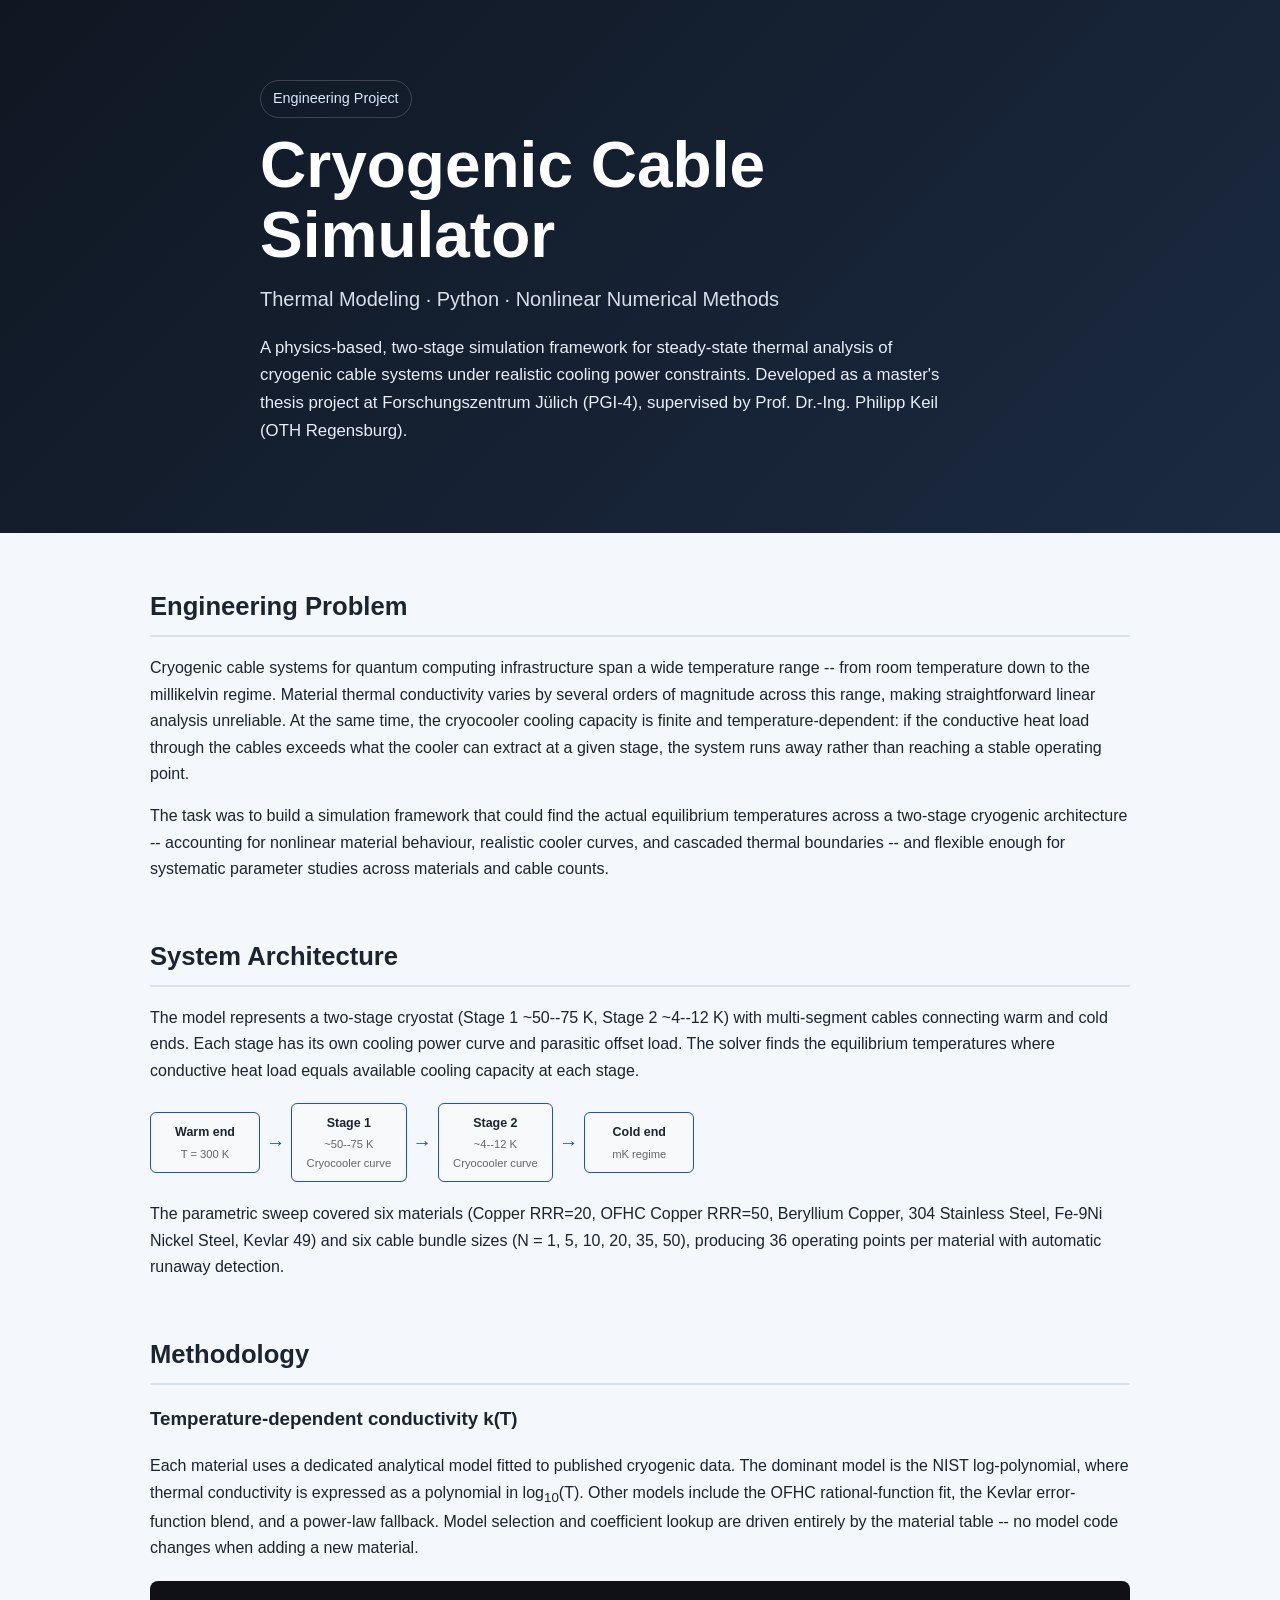
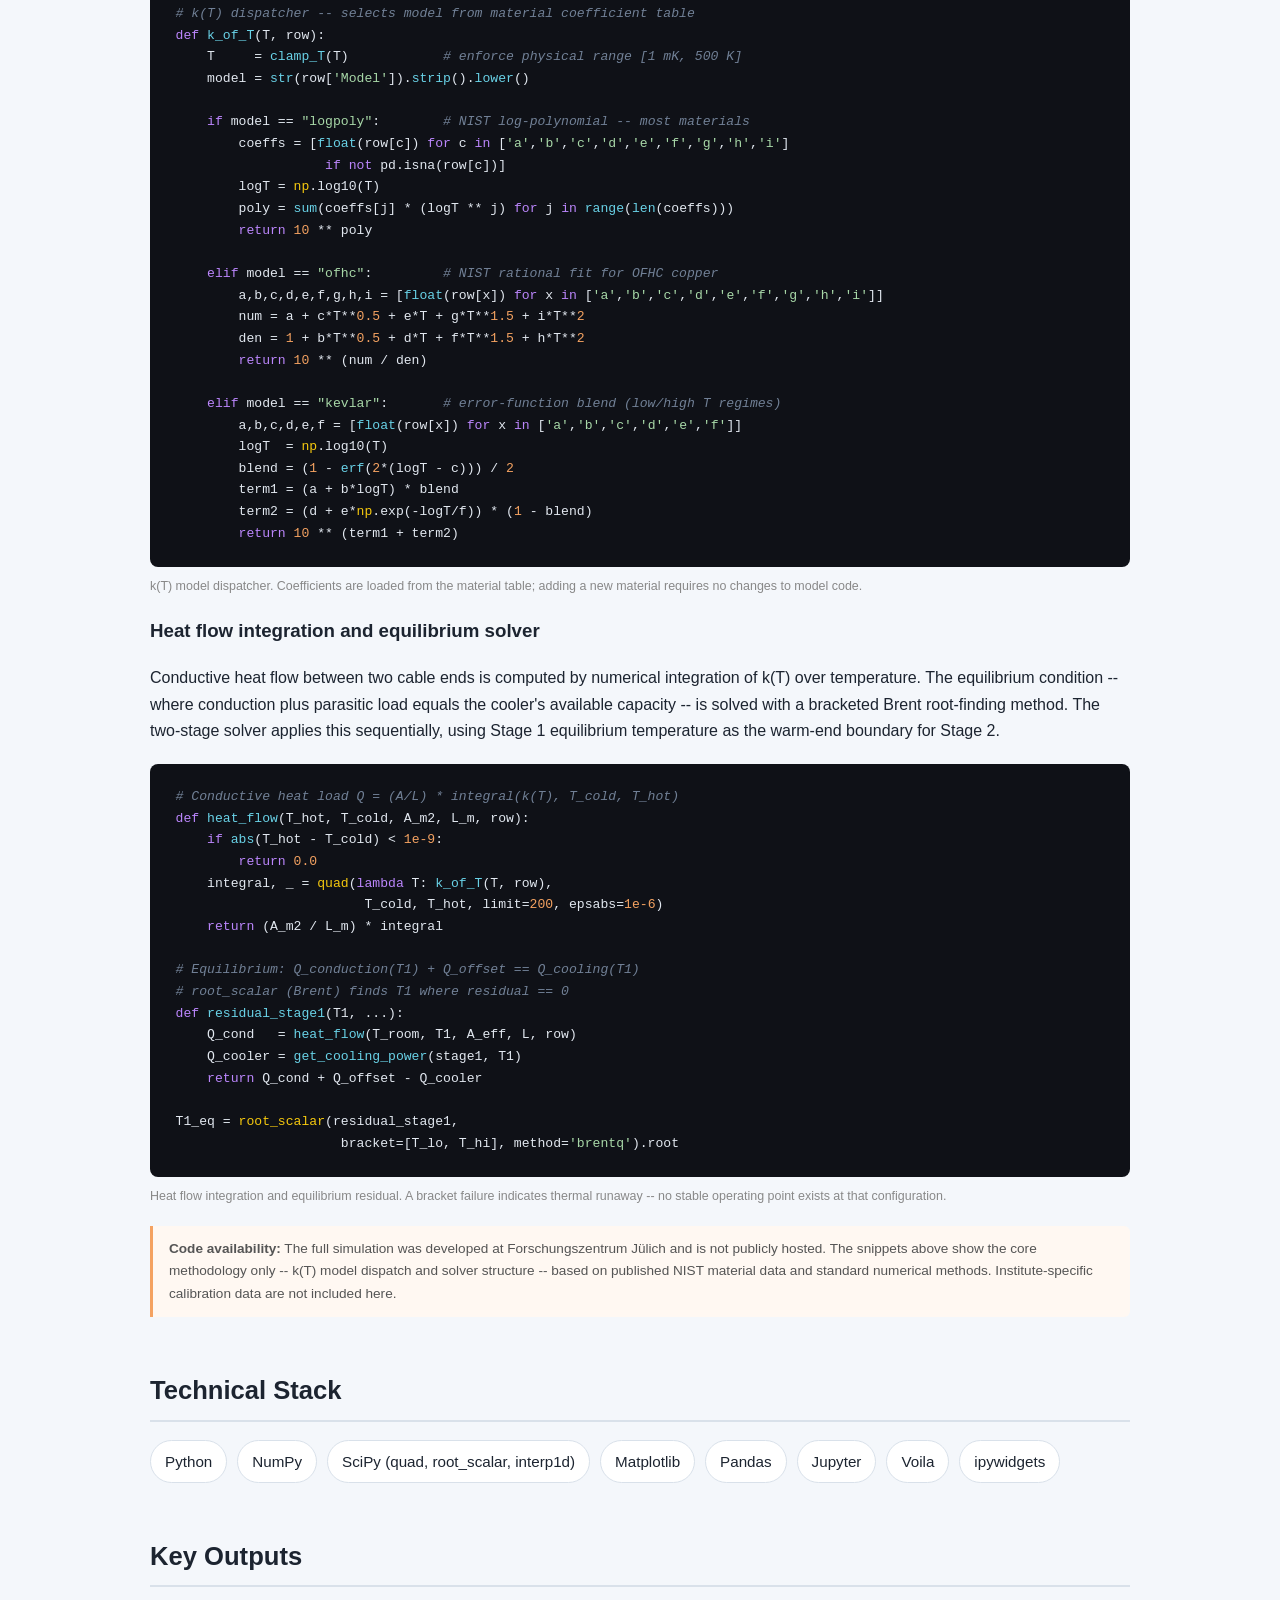
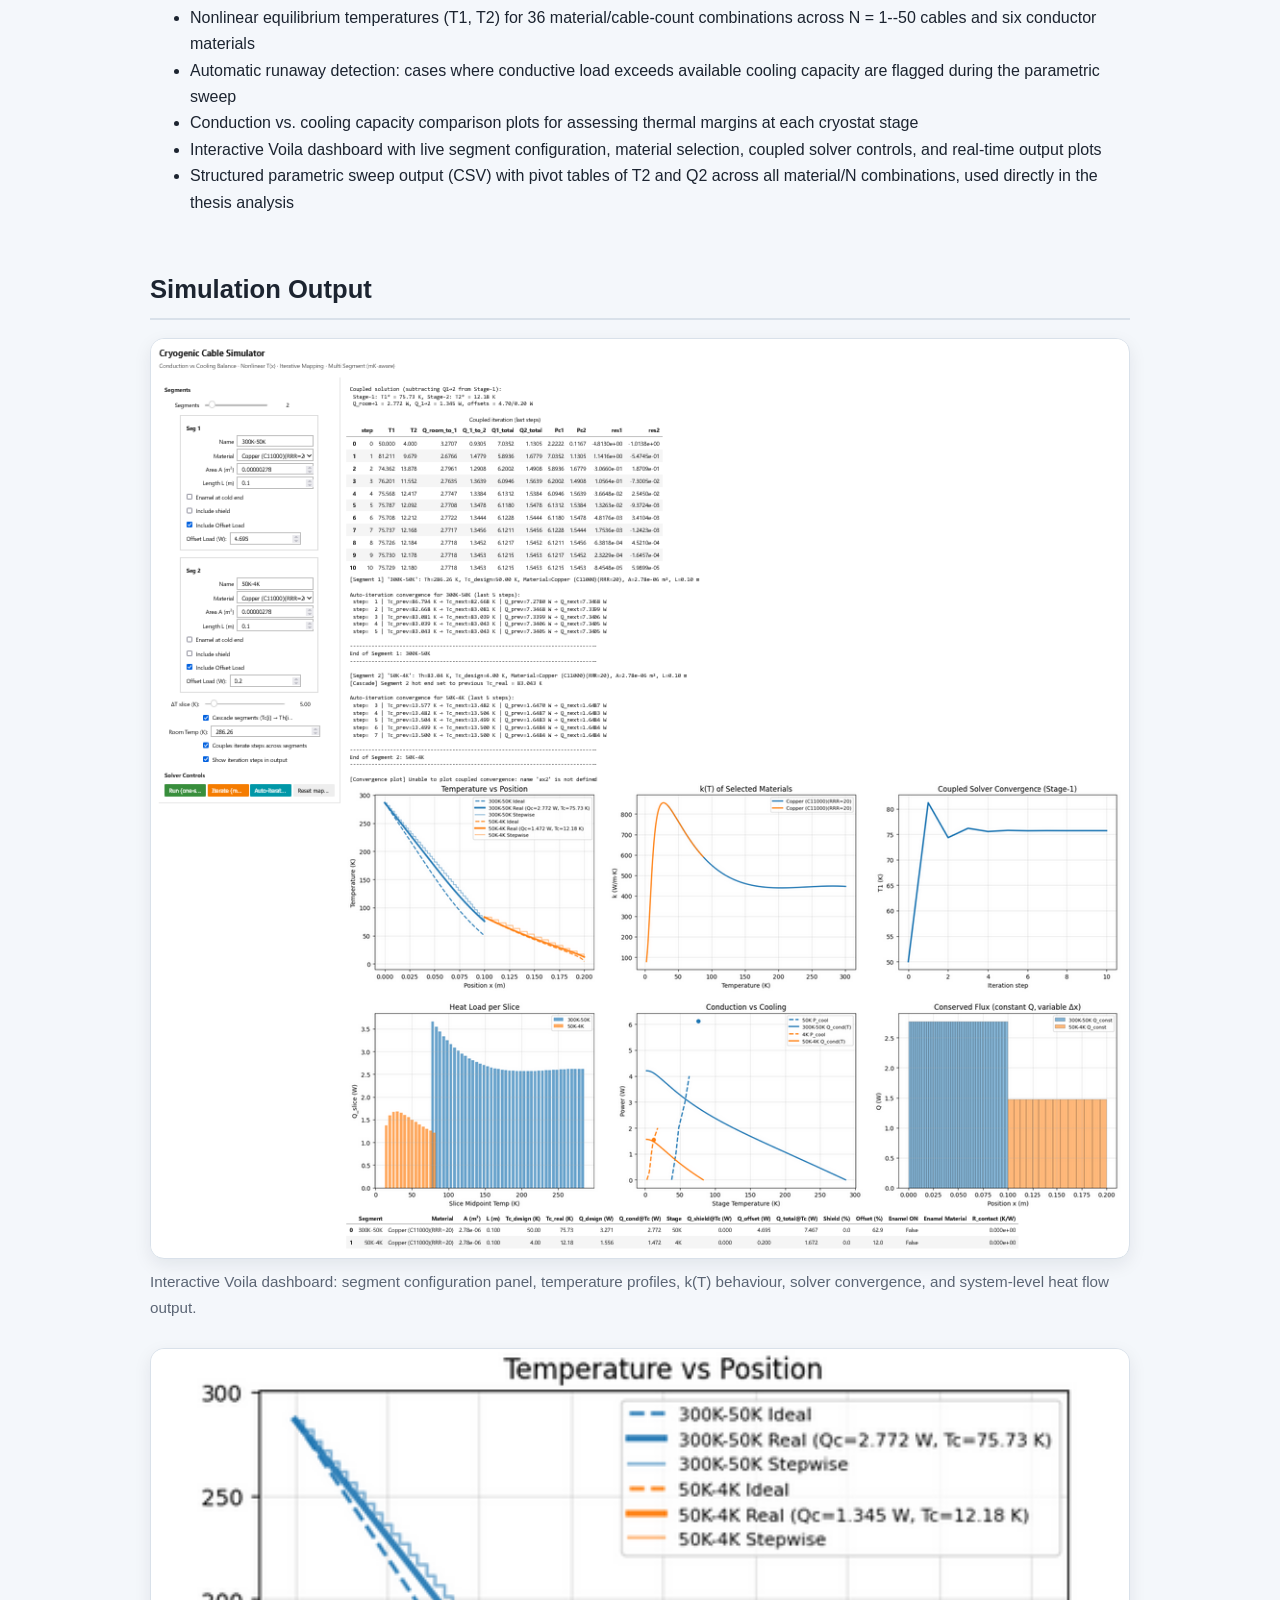
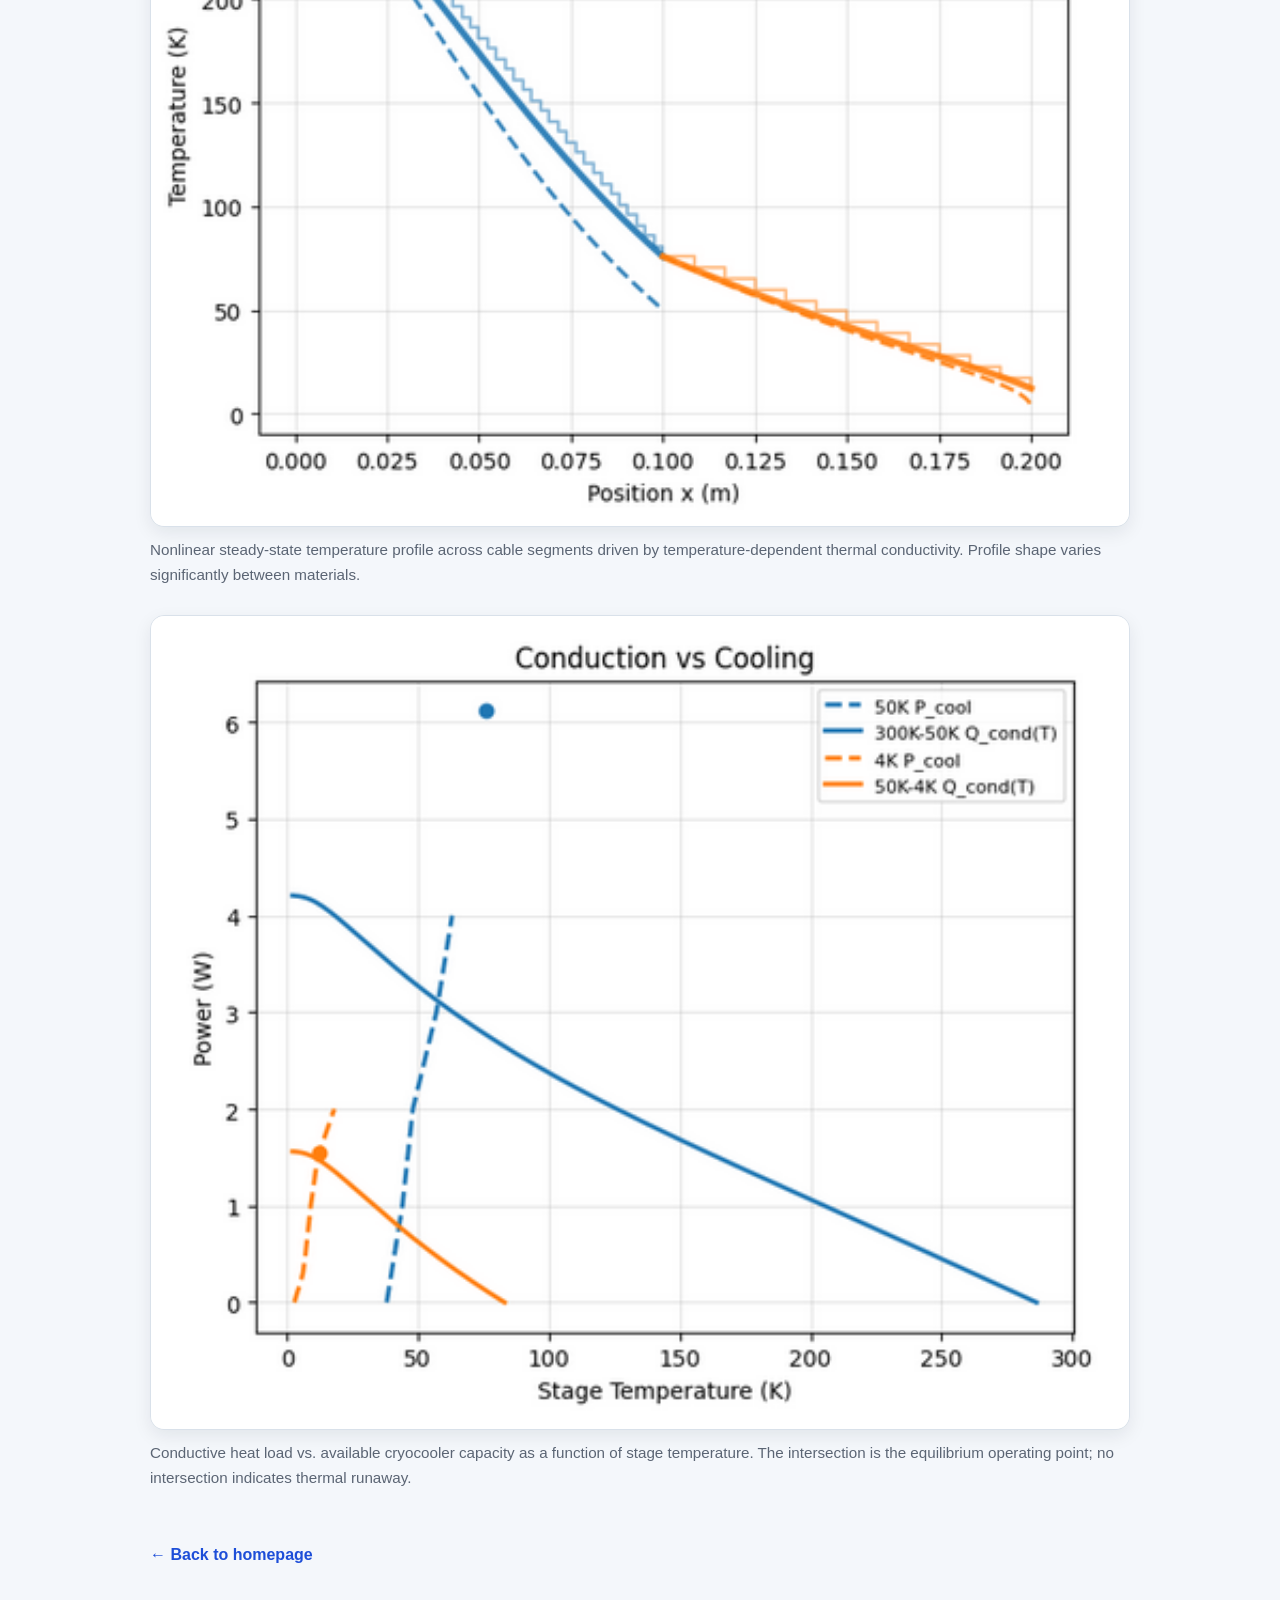
==== commit 220a38f2: "Add new temperature profile image for cryogenic simulator project page" ====
--- a/projects/cryogenic-simulator.html
+++ b/projects/cryogenic-simulator.html
@@ -277,7 +277,7 @@
       </div>
 
       <div class="image-block">
-        <img src="../assets/images/temperature_profile.png"
+        <img src="../assets/images/temperature_profile (2).png"
              alt="Nonlinear temperature profile across cryogenic cable segments" />
         <p class="image-caption">
           Nonlinear steady-state temperature profile across cable segments driven by
